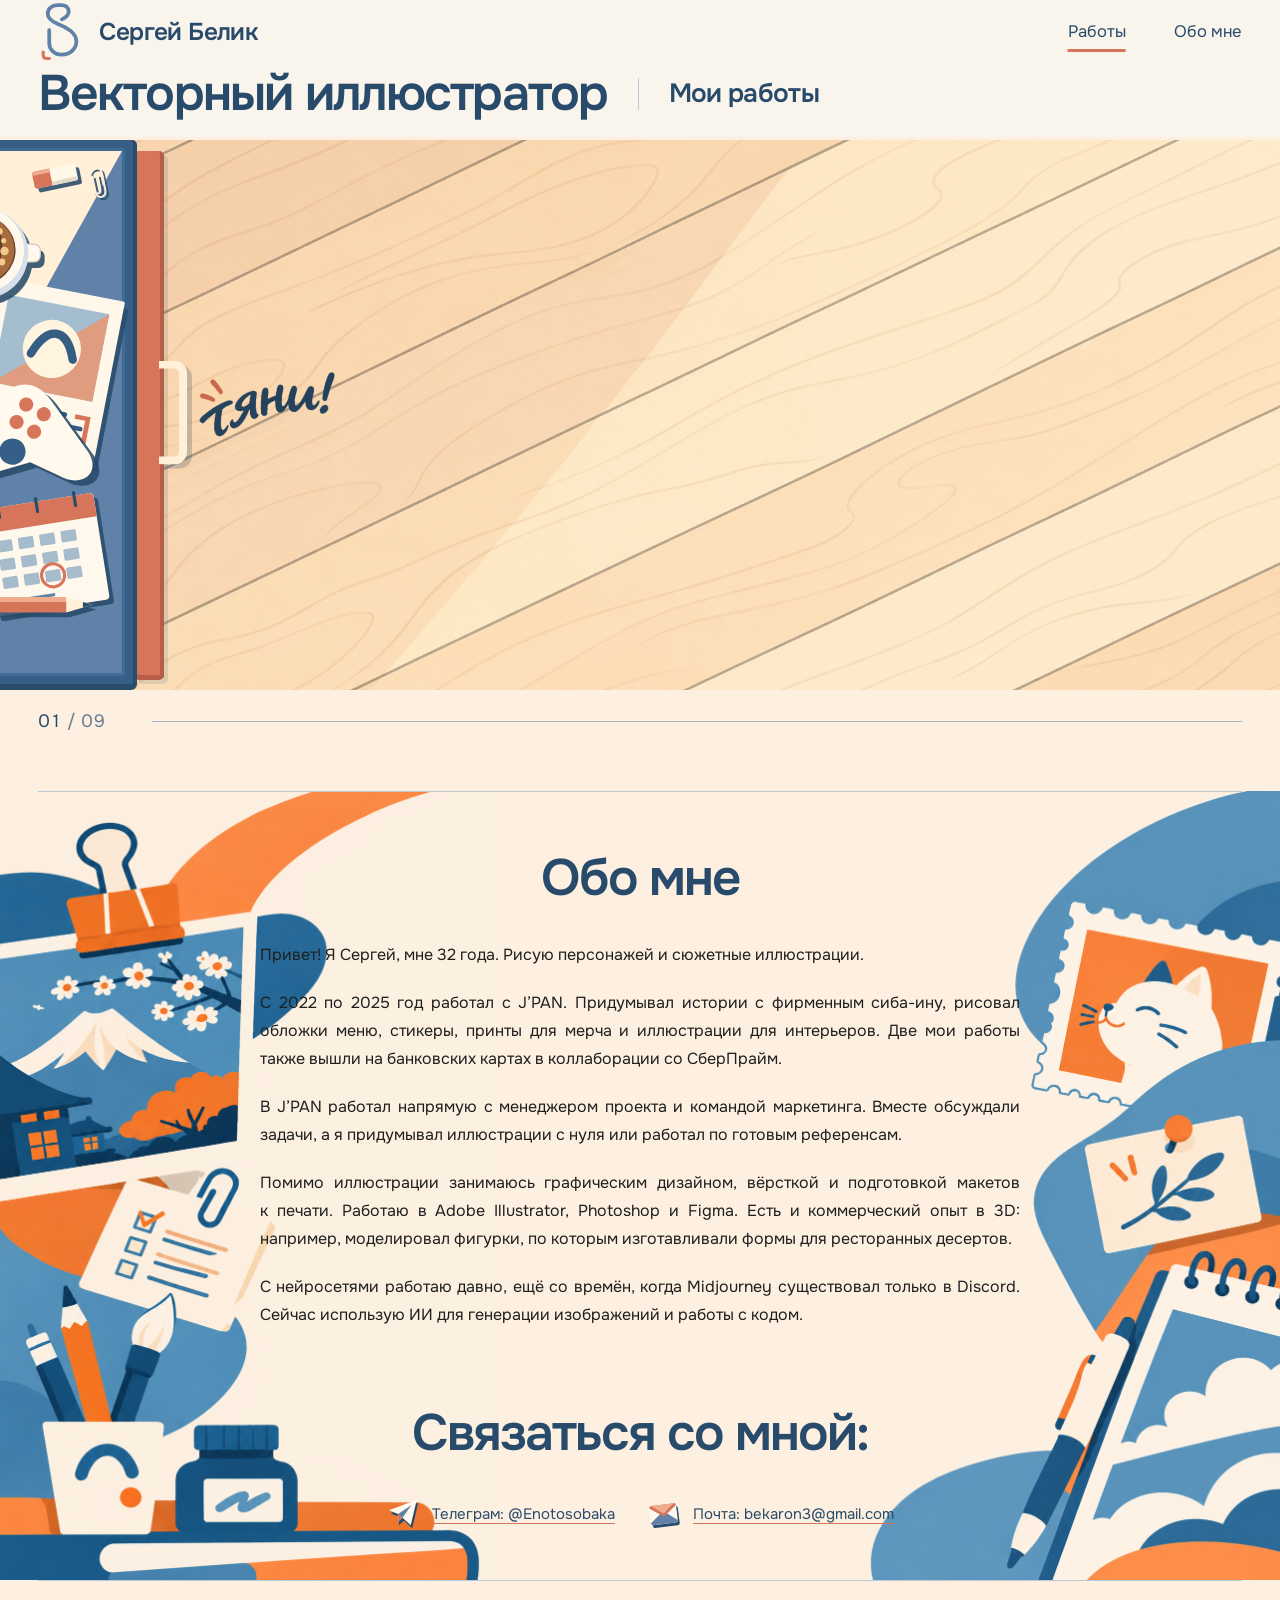
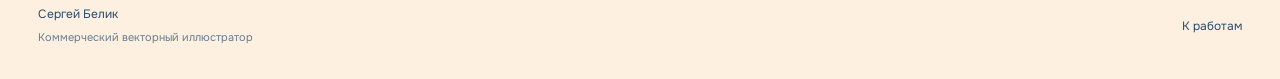
==== main/index.html @ 375c4923 "Publish a portfolio copy at /main and retire old layouts" ====
<!doctype html>
<html lang="ru">
<head>
  <meta charset="utf-8">
  <meta name="viewport" content="width=device-width,initial-scale=1">
  <meta name="theme-color" content="#fdf0e1">
  <meta name="description" content="Сергей Белик — коммерческий векторный иллюстратор. Иллюстрации для J’PAN, личные проекты и графический дизайн.">
  <title>Сергей Белик — иллюстрация и графический дизайн</title>
  <link rel="icon" href="../favicon.svg" type="image/svg+xml">
  <link rel="preconnect" href="https://fonts.googleapis.com">
  <link rel="preconnect" href="https://fonts.gstatic.com" crossorigin>
  <link href="https://fonts.googleapis.com/css2?family=Onest:wght@400;500;600;700&amp;display=swap" rel="stylesheet">
  <link rel="stylesheet" href="../v3/styles.css?v=20261109-onest-1">
  <link rel="stylesheet" href="../v3/folders.css?v=20261108-folders-9">
  <link rel="stylesheet" href="../v3/drawer.css?v=20261110-paper-bg-left-and-about-text-static-1">
</head>
<body>
  <a class="skip-link" href="#work">К работам</a>
  <header class="site-header wrap">
    <a class="brand" href="#" aria-label="Сергей Белик — на главную">
      <svg class="brand-mark" viewBox="392 284 468 674" aria-hidden="true">
        <path d="M647 484 C680 466 721 442 720 403 C722 365 698 332 650 330 L598 330 C537 330 492 367 493 425 C494 473 532 502 598 531 C705 576 804 629 804 725 C804 809 730 867 645 867 C555 867 509 805 509 737 L509 601" fill="none" stroke="#6082A8" stroke-width="41" stroke-linecap="round" stroke-linejoin="round"/>
        <path class="brand-corner" pathLength="1" d="M443 838 L443 874 C443 895 457 909 479 909 L511 909" fill="none" stroke="#D7755A" stroke-width="34" stroke-linecap="round" stroke-linejoin="round"/>
      </svg>
      <span>Сергей Белик</span>
    </a>
    <nav class="desktop-nav" aria-label="Основная навигация">
      <a href="#work" data-copy-ui="navWork">Работы</a>
      <a href="#about" data-copy-ui="navAbout">Обо мне</a>
    </nav>
    <details class="mobile-nav">
      <summary>Меню</summary>
      <nav aria-label="Мобильная навигация">
        <a href="#work">Работы</a><a href="#about">Обо мне</a>
      </nav>
    </details>
  </header>
  <main id="home-view">
    <section class="hero exhibition-heading wrap" aria-labelledby="hero-title">
      <h1 id="hero-title" data-copy="heading">Векторный иллюстратор</h1>
      <h2 id="work-title" data-copy="worksTitle">Мои работы</h2>
    </section>
    <section class="work exhibition" id="work" aria-labelledby="work-title">
      <p id="folder-instruction" class="sr-only">Выберите проект</p>
      <p id="drawer-instruction" class="sr-only">Потяните ручку вправо или нажмите её, чтобы открыть ящик с проектами.</p>
      <div class="drawer-scene" id="portfolio-drawer" data-state="closed">
        <div class="drawer-tray" id="drawer-tray">
          <div class="drawer-interior" id="drawer-interior" inert aria-hidden="true">
            <div class="folder-shelf" id="project-grid" aria-busy="true" role="group" aria-labelledby="work-title"></div>
          </div>
          <div class="drawer-front">
            <button class="drawer-handle" id="drawer-handle" type="button" aria-label="Открыть ящик с проектами" aria-expanded="false" aria-controls="drawer-interior" aria-describedby="drawer-instruction">
              <span class="drawer-cue" aria-hidden="true"><img src="../v3/assets/pull-note.png" alt="" width="1774" height="887" draggable="false"></span>
            </button>
          </div>
        </div>
        <div class="drawer-cabinet" aria-hidden="true">
          <div class="cabinet-top">
            <svg class="cabinet-prop prop-poster" viewBox="0 0 150 190" focusable="false" aria-hidden="true">
              <rect x="7" y="9" width="137" height="176" rx="2" fill="#284c6b" opacity=".88"/>
              <rect x="2" y="2" width="137" height="176" rx="2" fill="#fff7e9"/>
              <path d="M16 18H125V113H16Z" fill="#a4bdcf"/>
              <path d="M16 113L125 18V113Z" fill="#e09c7e"/>
              <circle cx="72" cy="66" r="31" fill="#fff4df"/>
              <path d="M51 75C63 42 84 40 96 73" fill="none" stroke="#365e82" stroke-width="9" stroke-linecap="round"/>
              <path d="M17 132H99M17 144H118M17 156H68" stroke="#365e82" stroke-width="5" stroke-linecap="round"/>
              <path d="M110 132H124V156H81" fill="none" stroke="#d7755a" stroke-width="5"/>
            </svg>
            <svg class="cabinet-prop prop-calendar" viewBox="0 0 158 154" focusable="false" aria-hidden="true">
              <rect x="7" y="13" width="149" height="140" rx="5" fill="#284c6b" opacity=".88"/>
              <rect x="2" y="6" width="149" height="140" rx="5" fill="#fff9ed"/>
              <path d="M2 12Q2 6 9 6H144Q151 6 151 12V37H2Z" fill="#d7755a"/>
              <g fill="none" stroke="#294b6b" stroke-width="4" stroke-linecap="round"><path d="M26 2V19M76 2V19M126 2V19"/></g>
              <g fill="#a6bbcc"><rect x="17" y="49" width="20" height="15" rx="2"/><rect x="45" y="49" width="20" height="15" rx="2"/><rect x="73" y="49" width="20" height="15" rx="2"/><rect x="101" y="49" width="20" height="15" rx="2"/><rect x="17" y="73" width="20" height="15" rx="2"/><rect x="45" y="73" width="20" height="15" rx="2"/><rect x="73" y="73" width="20" height="15" rx="2"/><rect x="101" y="73" width="20" height="15" rx="2"/><rect x="17" y="97" width="20" height="15" rx="2"/><rect x="45" y="97" width="20" height="15" rx="2"/><rect x="73" y="97" width="20" height="15" rx="2"/><rect x="101" y="97" width="20" height="15" rx="2"/></g>
              <circle cx="83" cy="104" r="15" fill="none" stroke="#d7755a" stroke-width="4"/>
              <path d="M18 129H80" stroke="#6082a8" stroke-width="4" stroke-linecap="round"/>
            </svg>
            <svg class="cabinet-prop prop-coffee" viewBox="0 0 150 150" focusable="false" style="overflow:visible">
              <!-- Compact solid top-down coffee cup handle, separate from the drawer handle. -->
              <g fill="#284c6b" opacity=".88" transform="translate(5 7)">
                <circle cx="67" cy="65" r="53"/>
                <path d="M108 54 L125 54 Q134 54 134 62 L134 67 Q134 75 125 75 L108 75 Z"/>
              </g>
              <path fill="#fff9ed" stroke="#d5c8b8" stroke-width="1.3" stroke-linejoin="round" d="M108 54 L125 54 Q134 54 134 62 L134 67 Q134 75 125 75 L108 75 Z"/>
              <circle cx="67" cy="65" r="53" fill="#d6dfea"/>
              <circle cx="65" cy="61" r="50" fill="#fff9ed"/>
              <circle cx="65" cy="61" r="40" fill="#673d2b"/>
              <path fill="#a76b3e" d="M80 24A40 40 0 0 1 88 92L77 91C93 70 93 45 80 24Z"/>
              <g fill="#f2cb8c"><circle cx="86" cy="39" r="4"/><circle cx="91" cy="50" r="3"/><circle cx="92" cy="62" r="5"/><circle cx="89" cy="75" r="4"/><circle cx="82" cy="85" r="3"/></g>
            </svg>
            <svg class="cabinet-prop prop-gamepad" viewBox="0 0 190 125" focusable="false">
              <path fill="#284c6b" opacity=".88" transform="translate(5 7)" d="M30 10C45 0 61 14 77 14H113C131 2 151 7 159 29L181 90C188 115 164 123 146 104L123 84H70L45 106C25 122 2 108 8 87L23 29Z"/>
              <path fill="#fff9ee" d="M30 10C45 0 61 14 77 14H113C131 2 151 7 159 29L181 90C188 115 164 123 146 104L123 84H70L45 106C25 122 2 108 8 87L23 29Z"/>
              <path fill="#365f88" d="M43 28H54V40H66V51H54V63H43V51H31V40H43Z"/>
              <g fill="#d7755a"><circle cx="135" cy="28" r="7"/><circle cx="149" cy="42" r="7"/><circle cx="121" cy="42" r="7"/><circle cx="135" cy="56" r="7"/></g>
              <g fill="#365f88"><circle cx="72" cy="69" r="13"/><circle cx="109" cy="69" r="13"/></g>
              <path stroke="#e5cdb6" stroke-width="4" stroke-linecap="round" d="M83 43H96"/>
            </svg>
            <svg class="cabinet-prop prop-pencil" viewBox="0 0 220 36" focusable="false">
              <path fill="#284c6b" opacity=".88" transform="translate(5 7)" d="M8 3H175L213 14L175 25H8Q0 25 0 17V11Q0 3 8 3Z"/>
              <path fill="#d7755a" d="M8 3H175V25H8Q0 25 0 17V11Q0 3 8 3Z"/>
              <path fill="#efac8f" d="M8 3H175V10H0Q0 3 8 3Z"/>
              <path fill="#fff0d6" d="M175 3L213 14L175 25Z"/>
              <path fill="#294d6b" d="M199 10L213 14L199 18Z"/>
              <path fill="#fff7e7" d="M19 3H28V25H19Z"/>
            </svg>
            <svg class="cabinet-prop prop-eraser" viewBox="0 0 80 40" focusable="false">
              <rect x="7" y="10" width="69" height="27" rx="4" fill="#284c6b" opacity=".88"/>
              <rect x="2" y="3" width="69" height="27" rx="4" fill="#fff7e7"/>
              <path fill="#d7755a" d="M6 3H30V30H6Q2 30 2 26V7Q2 3 6 3Z"/>
              <path fill="#efac8f" d="M6 3H30V9H2V7Q2 3 6 3Z"/>
              <path fill="#e3d9c7" d="M30 24H71V26Q71 30 67 30H30Z"/>
            </svg>
            <svg class="cabinet-prop prop-paperclip" viewBox="0 0 40 90" focusable="false">
              <path d="M8 21V59C8 81 33 81 33 59V16C33 -3 3 -3 3 16V56C3 68 21 68 21 56V21" transform="translate(5 7)" fill="none" stroke="#284c6b" stroke-width="5" stroke-linecap="round" opacity=".88"/>
              <path d="M8 21V59C8 81 33 81 33 59V16C33 -3 3 -3 3 16V56C3 68 21 68 21 56V21" fill="none" stroke="#fff0d7" stroke-width="5" stroke-linecap="round"/>
            </svg>
          </div>
        </div>
      </div>
      <div class="shelf-bottom wrap"><p class="shelf-counter"><span id="folder-current">01</span><span class="muted"> / 09</span></p><span class="shelf-rule" aria-hidden="true"></span></div>
      <noscript><p>Для просмотра портфолио включите JavaScript.</p></noscript>
    </section>
    <div class="about-contact-stage">
    <section class="about wrap" id="about" aria-labelledby="about-title">
      <h2 id="about-title" data-copy="aboutTitle">Обо мне</h2>
      <div class="about-copy">
        <p class="about-lead">Привет! Я Сергей, мне 32 года. Рисую персонажей и сюжетные иллюстрации.</p>
        <p>С 2022 по 2025 год работал с J’PAN. Придумывал истории с фирменным сиба-ину, рисовал обложки меню, стикеры, принты для мерча и иллюстрации для интерьеров. Две мои работы также вышли на банковских картах в коллаборации со СберПрайм.</p>
        <p>В J’PAN работал напрямую с менеджером проекта и командой маркетинга. Вместе обсуждали задачи, а я придумывал иллюстрации с нуля или работал по готовым референсам.</p>
        <p>Помимо иллюстрации занимаюсь графическим дизайном, вёрсткой и подготовкой макетов к печати. Работаю в Adobe Illustrator, Photoshop и Figma. Есть и коммерческий опыт в 3D: например, моделировал фигурки, по которым изготавливали формы для ресторанных десертов.</p>
        <p>С нейросетями работаю давно, ещё со времён, когда Midjourney существовал только в Discord. Сейчас использую ИИ для генерации изображений и работы с кодом.</p>
      </div>
    </section>
    <section class="contacts wrap" aria-labelledby="contacts-title">
      <h2 id="contacts-title">Связаться со мной:</h2>
      <div class="contact-links">
        <a href="https://t.me/Enotosobaka" target="_blank" rel="noopener noreferrer">
          <svg class="contact-icon contact-icon-telegram" viewBox="0 0 48 48" aria-hidden="true" focusable="false">
            <path fill="#294b6b" d="M6 23L43 9L35 43L24 33L17 39L18 28Z"/>
            <path fill="#fff9ee" d="M4 19L41 5L33 39L22 29L15 35L16 24Z"/>
            <path fill="#6082a8" d="M16 24L34 12L22 29L15 35Z"/>
            <path fill="#d7755a" d="M16 24L15 35L22 29Z"/>
          </svg>
          <span>Телеграм: @Enotosobaka</span>
        </a>
        <a href="mailto:bekaron3@gmail.com">
          <svg class="contact-icon contact-icon-mail" viewBox="0 0 48 48" aria-hidden="true" focusable="false">
            <rect x="6" y="15" width="36" height="26" rx="3" fill="#294b6b"/>
            <rect x="4" y="11" width="36" height="26" rx="3" fill="#fff9ee"/>
            <path fill="#6082a8" d="M4 34L18 23H26L40 34V34Q40 37 37 37H7Q4 37 4 34Z"/>
            <path fill="#d7755a" d="M4 14Q4 11 7 11H37Q40 11 40 14L24 26Q22 28 20 26Z"/>
            <path fill="#efac8f" d="M7 11H37L22 23Z"/>
          </svg>
          <span>Почта: bekaron3@gmail.com</span>
        </a>
      </div>
    </section>
    </div>
  </main>
  <main id="case-view" class="case wrap" hidden tabindex="-1"></main>
  <footer class="site-footer wrap">
    <div><p data-copy="footerName">Сергей Белик</p><p class="muted" data-copy="footerRole">Коммерческий векторный иллюстратор</p></div>
    <div class="footer-links"><a href="#work">К работам</a><a href="#">Наверх ↑</a></div>
  </footer>
  <p class="sr-only" id="announcement" aria-live="polite"></p>
  <dialog class="lightbox" id="lightbox" aria-labelledby="lightbox-caption">
    <div class="lightbox-toolbar"><button type="button" data-zoom aria-pressed="false">Увеличить</button><a data-original target="_blank" rel="noopener noreferrer">Открыть изображение ↗</a><button type="button" data-close autofocus>Закрыть</button></div>
    <div class="lightbox-stage"><img alt=""></div>
    <div class="lightbox-bottom"><button type="button" data-previous>Назад</button><p id="lightbox-caption"></p><button type="button" data-next>Далее</button></div>
  </dialog>
  <script src="../content.js?v=20261111-ozon-design-1"></script>
  <script src="../modern-app.js?v=20261118-main-path-1" type="module"></script>
</body>
</html>
---- v3/styles.css ----
:root{--paper:#f3f5f6;--ink:#27415e;--muted:#64788b;--blue:#6082a8;--orange:#d7755a;--rule:#cdd8e1;--gutter:24px;--inset:clamp(20px,4.2vw,64px);font-family:'Onest',Arial,sans-serif;color:var(--ink);background:var(--paper);font-synthesis:none;font-weight:400;line-height:1.5;scroll-behavior:smooth;scroll-padding-top:28px}
*{box-sizing:border-box}body{margin:0}button,a{-webkit-tap-highlight-color:transparent}button,input{font:inherit}button,a{touch-action:manipulation}a{color:inherit;text-decoration:none}button{color:inherit}button:not(:disabled),summary{cursor:pointer}button{border:0}img{display:block;max-width:100%}svg{display:block}p,h1,h2,h3,figure,dl,dd{margin:0}button:focus-visible,a:focus-visible,summary:focus-visible{outline:2px solid var(--orange);outline-offset:5px}[hidden]{display:none!important}::selection{background:#d1e0ec;color:#1d344c}.wrap{width:min(100% - var(--inset)*2,1200px);margin-inline:auto}.eyebrow{font-size:12px;letter-spacing:.075em;text-transform:uppercase}.muted{color:var(--muted)}.sr-only{position:absolute;width:1px;height:1px;padding:0;margin:-1px;overflow:hidden;clip:rect(0,0,0,0);white-space:nowrap}.skip-link{position:fixed;top:10px;left:20px;z-index:10;padding:12px;background:var(--paper);transform:translateY(-150%)}.skip-link:focus{transform:none}
.site-header{display:flex;align-items:center;justify-content:space-between;min-height:112px;border-bottom:1px solid var(--rule);gap:24px}.brand{display:flex;align-items:center;gap:15px;font-size:15px;white-space:nowrap}.brand-mark{width:31px;height:45px;flex-shrink:0}.desktop-nav{display:flex;gap:36px;font-size:13px}.desktop-nav a,.footer-links a{padding-block:12px}.desktop-nav a:hover,.text-link:hover,.footer-links a:hover{color:var(--orange)}.mobile-nav{display:none}.hero{padding-block:76px 74px;display:grid;grid-template-columns:repeat(12,minmax(0,1fr));gap:var(--gutter)}.hero-label{grid-column:1/4;padding-top:14px}.hero-main{grid-column:4/-1;min-width:0}.hero h1{font-size:clamp(42px,6.3vw,88px);line-height:1.05;letter-spacing:-.055em;font-weight:500}.title-line{display:block;overflow:hidden;padding-bottom:.09em;margin-bottom:-.09em}.title-line>span{display:block}.hero-bottom{display:grid;grid-template-columns:1fr auto;gap:32px;align-items:end;margin-top:32px}.hero-bottom p{max-width:365px;font-size:15px;line-height:1.65}.text-link{font-size:12px;border-bottom:1px solid var(--blue);padding-bottom:5px;white-space:nowrap}.section-heading{border-top:1px solid var(--rule);display:flex;align-items:baseline;justify-content:space-between;gap:24px;padding-block:23px 30px}.section-heading h2{font-size:24px;font-weight:500;letter-spacing:-.03em}.section-heading p{font-size:12px;color:var(--muted)}
.project-grid{display:grid;grid-template-columns:repeat(2,minmax(0,1fr));gap:34px var(--gutter)}.project{min-width:0;display:block;position:relative}.project-featured,.project-panorama{grid-column:1/-1}.project-centered{grid-column:1/-1;width:calc((100% - var(--gutter))/2);justify-self:center}.project-art{position:relative;display:block;aspect-ratio:1.6;overflow:hidden;isolation:isolate;background:#e6eaf2}.project-art::before,.project-art::after{content:"";position:absolute;z-index:-1;pointer-events:none;transition:transform .65s cubic-bezier(.2,.65,.2,1)}.project-art img{position:absolute;object-fit:contain;transition:transform .65s cubic-bezier(.2,.65,.2,1);height:auto}.project-meta{display:flex;justify-content:space-between;align-items:start;gap:20px;min-height:85px;padding-top:17px;border-bottom:1px solid var(--rule);padding-bottom:17px}.project-title{font-size:20px;font-weight:500;letter-spacing:-.025em;line-height:1.35;display:block}.project-label{display:block;font-size:11px;color:var(--muted);margin-top:6px;line-height:1.5}.project-open{font-size:11px;padding-top:4px;white-space:nowrap}.project-open::after{content:' ↗'}.art-menus{aspect-ratio:2.42;background:#dfe8eb}.art-menus::before{inset:0 45% 0 0;background:#c2d4e1;border-bottom-right-radius:120px}.art-menus::after{width:42%;height:115%;right:-9%;top:0;background:#e2d7c3;transform:skew(-18deg)}.art-menus img{width:25%;height:84%;top:8%;filter:drop-shadow(0 10px 13px #29435b17)}.art-menus img:nth-of-type(1){left:22%}.art-menus img:nth-of-type(2){right:22%}
.art-bank{background:#e1ddeb}.art-bank::before{width:52%;height:100%;right:0;top:0;background:#c8c4dc;border-top-left-radius:95%}.art-bank::after{width:28%;height:22%;left:0;bottom:0;background:#a8b6cf;border-top-right-radius:90px}.art-bank img{width:57%;top:15%;left:9%;box-shadow:0 9px 22px #2a31521a}.art-bank img:nth-of-type(2){left:34%;top:43%}.bank-card{clip-path:inset(.15% round 3.6% / 5.7%)}
.art-design{background:#dce4e4}.art-design::before{inset:0 0 0 60%;background:#c0cece}.art-design::after{width:33%;height:30%;bottom:0;left:0;background:#c5d2d8;border-top-right-radius:80px}.art-design img{width:26%;height:76%;top:12%;filter:drop-shadow(0 5px 8px #26435418)}.art-design img:nth-of-type(1){left:7%}.art-design img:nth-of-type(2){left:37%}.art-design img:nth-of-type(3){left:67%}
.art-panel{aspect-ratio:2.42;background:#263f5b}.art-panel img{width:88%;height:83%;left:6%;top:8.5%}.art-merch{background:#e8e9df}.art-merch::before{width:60%;height:80%;right:0;top:0;background:#d4dacb;border-bottom-left-radius:100%}.art-merch img{width:37%;height:80%;top:10%}.art-merch img:nth-of-type(1){left:10%}.art-merch img:nth-of-type(2){right:10%}
.art-stickers{background:#fff}.art-stickers::before{width:80%;height:70%;left:10%;top:15%;border:1px solid #dce4e9;border-radius:50%}.art-stickers img{width:29%;height:67%;top:17%}.art-stickers img:nth-of-type(1){left:5%}.art-stickers img:nth-of-type(2){left:35.5%}.art-stickers img:nth-of-type(3){right:5%}.art-series{background:#e9e0d5}.art-series::before{inset:42% 0 0;background:#dbcebf;border-top-left-radius:90px}.art-series img{width:25%;height:68%;top:16%}.art-series img:nth-of-type(1){left:8%}.art-series img:nth-of-type(2){left:37.5%}.art-series img:nth-of-type(3){right:8%}
.art-sailor{background:#dce3ef}.art-sailor::before{width:58%;height:100%;right:0;top:0;background:#c8d3e6;border-top-left-radius:100%}.art-sailor img{width:32%;height:80%;top:10%}.art-sailor img:nth-of-type(1){left:14%}.art-sailor img:nth-of-type(2){right:14%}.art-selected{background:#d7e4e7}.art-selected::before{width:70%;height:85%;right:0;bottom:0;background:#c1d5dc;border-top-left-radius:85%}.art-selected img{width:82%;height:84%;top:8%;left:9%}
@media(hover:hover) and (pointer:fine){.project:hover .project-art img{transform:scale(1.025)}.project:hover .project-art::before{transform:translateX(-6px)}.project:hover .project-art::after{transform:translateX(6px)}.project:hover .project-title{color:#436c96}.project:hover .project-open{color:var(--orange)}}
.about{display:grid;grid-template-columns:1fr 1fr;gap:var(--gutter);border-top:1px solid var(--rule);padding-block:54px 80px;margin-top:88px}.about h2{font-size:clamp(36px,4vw,54px);font-weight:500;letter-spacing:-.04em;margin-top:28px}.about .eyebrow{max-width:260px;color:var(--muted)}.about-copy{font-size:14px;line-height:1.8;max-width:540px}.about-copy p+p{margin-top:20px}.about-lead{font-size:20px;line-height:1.6;color:var(--ink)}.site-footer{border-top:1px solid var(--rule);padding-block:30px 36px;display:flex;justify-content:space-between;align-items:start;gap:24px;font-size:12px}.site-footer .muted{font-size:11px;margin-top:6px}.footer-links{display:flex;gap:28px}
.case{padding-top:36px;padding-bottom:80px;outline:0}.case-back{display:inline-block;font-size:12px;border-bottom:1px solid var(--blue);padding-block:5px}.case-head{display:grid;grid-template-columns:1.12fr 1fr;gap:64px;padding-block:44px 36px}.case-head h1{font-size:clamp(38px,4.9vw,66px);font-weight:500;letter-spacing:-.05em;line-height:1.08;margin-top:14px;text-wrap:balance}.case-head .eyebrow{font-size:11px;color:var(--muted)}.case-description{font-size:15px;line-height:1.8;white-space:pre-line}.case-meta{display:grid;grid-template-columns:repeat(3,minmax(0,1fr));gap:24px;margin-top:30px}.case-meta dt{font-size:10px;text-transform:uppercase;letter-spacing:.06em;color:var(--muted);margin-bottom:8px}.case-meta dd{font-size:12px}.case-related{display:flex;flex-wrap:wrap;gap:12px 28px;padding-block:0 26px;font-size:12px}.case-related a{border-bottom:1px solid var(--blue)}.case-nav{display:flex;gap:24px;border-block:1px solid var(--rule);overflow:auto;padding-block:16px;margin-bottom:40px;font-size:12px;scrollbar-width:thin}.case-nav a{white-space:nowrap;flex-shrink:0}.case-nav a:hover{color:var(--orange)}.case-section{padding-top:34px;margin-top:24px;border-top:1px solid var(--rule);scroll-margin-top:26px}.case-section:first-child{margin-top:0}.case-section h2{font-size:27px;letter-spacing:-.035em;font-weight:500;margin-bottom:22px}.group-description{font-size:14px;line-height:1.8;max-width:720px;white-space:pre-line;margin-bottom:26px}.case-gallery{display:grid;grid-template-columns:repeat(2,minmax(0,1fr));gap:30px var(--gutter);align-items:start}.case-gallery.three-columns{grid-template-columns:repeat(3,minmax(0,1fr))}.case-figure{min-width:0}.case-figure.full{grid-column:1/-1}.case-figure.centered{grid-column:1/-1;width:calc((100% - var(--gutter))/2);justify-self:center}.image-button{display:grid;place-items:center;width:100%;padding:24px;background:#e8edf0;min-width:0;position:relative}.image-button img{max-height:530px;width:100%;object-fit:contain;height:auto}.image-button.bank-image{padding:28px 20px;background:#e1ddeb;aspect-ratio:1.6}.image-button.bank-image img{max-height:none}.image-button.wide-image{padding:30px;background:#dfe8eb}.image-button.wide-image img{max-height:none}.image-button.proof-image{background:#e9edef}.image-button::after{content:'Увеличить ↗';position:absolute;right:13px;bottom:11px;font-size:10px;padding:5px 8px;background:#f3f5f6eb;color:var(--ink);opacity:0;transition:opacity .2s}.image-button:hover::after,.image-button:focus-visible::after{opacity:1}.case-figure figcaption{display:flex;justify-content:space-between;align-items:baseline;gap:18px;font-size:11px;color:var(--muted);padding-top:13px;line-height:1.7}.release-link{color:var(--ink);text-decoration:underline;text-underline-offset:4px;flex-shrink:0}.subheading{grid-column:1/-1;font-size:15px;border-top:1px solid var(--rule);padding-top:26px}.publications{margin-top:48px;padding-top:30px;border-top:1px solid var(--rule)}.publications h2{font-size:20px;font-weight:500;margin-bottom:20px}.publication-list{display:flex;flex-wrap:wrap;gap:15px 30px;font-size:12px}.next-project{display:flex;align-items:baseline;justify-content:space-between;gap:24px;border-top:1px solid var(--rule);margin-top:64px;padding-top:26px}.next-project span{font-size:11px;color:var(--muted)}.next-project a{font-size:25px;letter-spacing:-.025em}
.lightbox{width:calc(100vw - 40px);height:calc(100dvh - 40px);max-width:1600px;max-height:none;border:0;padding:0;background:var(--paper);color:var(--ink);overflow:hidden}.lightbox[open]{display:flex;flex-direction:column}.lightbox::backdrop{background:#172d46dc}.lightbox-toolbar,.lightbox-bottom{display:flex;align-items:center;justify-content:space-between;gap:20px;padding:16px 22px;flex-shrink:0;font-size:12px}.lightbox-toolbar{border-bottom:1px solid var(--rule)}.lightbox-toolbar button,.lightbox-bottom button{padding:8px 4px;background:none}.lightbox-toolbar [data-close]{margin-left:auto}.lightbox-stage{flex:1;min-height:0;overflow:auto;display:grid;place-items:center;padding:24px;overscroll-behavior:contain}.lightbox-stage img{width:auto;height:auto;max-width:100%;max-height:100%;object-fit:contain}.lightbox-stage.is-zoomed{display:block}.lightbox-stage.is-zoomed img{max-width:none;max-height:none;width:max(var(--image-width),180%);height:auto}.lightbox-bottom{border-top:1px solid var(--rule)}.lightbox-bottom p{text-align:center;max-width:800px;font-size:11px}.lightbox-bottom button:disabled{opacity:.25;cursor:default}body:has(.lightbox[open]){overflow:hidden}
.motion-ready .title-line>span{animation:title-enter .7s cubic-bezier(.2,.7,.2,1) both}.motion-ready .title-line:nth-child(2)>span{animation-delay:.09s}.motion-ready .brand-corner{stroke-dasharray:1;animation:corner-enter .8s .3s both}.reveal-ready .reveal{opacity:0;transform:translateY(18px);transition:opacity .5s,transform .5s cubic-bezier(.2,.7,.2,1)}.reveal-ready .reveal.is-visible{opacity:1;transform:none}.reveal-ready .project.is-visible .project-meta{animation:caption-enter .45s .07s both}.view-enter{animation:view-enter .3s both}@keyframes title-enter{from{transform:translateY(110%)}to{transform:none}}@keyframes corner-enter{from{stroke-dashoffset:1}to{stroke-dashoffset:0}}@keyframes caption-enter{from{opacity:0;transform:translateY(6px)}to{opacity:1;transform:none}}@keyframes view-enter{from{opacity:.2}to{opacity:1}}
::view-transition-group(root){animation-duration:.32s}::view-transition-group(project-preview){animation-duration:.5s;animation-timing-function:cubic-bezier(.22,.7,.2,1);overflow:hidden}::view-transition-old(project-preview),::view-transition-new(project-preview){height:100%;object-fit:cover;mix-blend-mode:normal}::view-transition-old(project-preview){animation-duration:.25s}::view-transition-new(project-preview){animation-duration:.35s}
@media(min-width:1600px){.hero{padding-block:90px 88px}}
@media(max-width:1050px){.project-open{font-size:0}.project-open::after{font-size:14px}.hero{padding-block:60px}.hero-label{grid-column:1/3}.hero-main{grid-column:3/-1}.hero-bottom{gap:24px}.case-head{gap:36px}.case-meta{gap:16px}.project-title{font-size:18px}.desktop-nav{gap:24px}}
@media(max-width:760px){:root{--inset:24px;--gutter:18px}.site-header{min-height:88px}.brand{font-size:13px;gap:10px}.brand-mark{width:26px;height:38px}.desktop-nav{display:none}.mobile-nav{display:block;position:relative;font-size:12px;z-index:3}.mobile-nav summary{list-style:none;padding:12px 0 12px 20px}.mobile-nav summary::-webkit-details-marker{display:none}.mobile-nav[open] summary{color:var(--orange)}.mobile-nav nav{position:absolute;top:100%;right:0;width:205px;border:1px solid var(--rule);background:var(--paper);padding:14px 22px;box-shadow:0 12px 24px #27415e0d}.mobile-nav nav a{display:block;padding:12px 0}.hero{display:block;padding-block:38px 42px}.hero-label{font-size:10px;line-height:1.6;padding:0;margin-bottom:26px}.hero h1{font-size:clamp(42px,9vw,68px)}.hero-bottom{margin-top:26px;gap:24px}.hero-bottom p{font-size:13px;max-width:300px}.text-link{font-size:11px}.section-heading{padding-block:19px 24px}.section-heading h2{font-size:21px}.section-heading p{max-width:180px;text-align:right;font-size:10px}.project-grid{gap:24px var(--gutter)}.project-art{aspect-ratio:1.35}.art-menus,.art-panel{aspect-ratio:2.2}.project-meta{min-height:85px;padding-top:13px;gap:12px}.project-title{font-size:16px}.project-label{font-size:10px;max-width:220px}.project-open{padding-top:0}.project-open::after{font-size:13px}.art-bank img{top:17%}.art-bank img:nth-of-type(2){top:45%}.about{margin-top:64px;padding-block:36px 52px;gap:28px}.about .eyebrow{font-size:10px;max-width:200px}.about h2{font-size:36px;margin-top:20px}.about-copy{font-size:12px;line-height:1.8}.about-lead{font-size:16px}.site-footer{font-size:11px;padding-block:24px;gap:24px}.footer-links{gap:12px 24px;flex-wrap:wrap;justify-content:end;max-width:220px}.site-footer .muted{max-width:190px;font-size:10px}.case{padding-top:24px;padding-bottom:50px}.case-head{grid-template-columns:1fr;gap:25px;padding-block:30px}.case-head h1{font-size:clamp(36px,7vw,54px);max-width:620px}.case-description{font-size:13px;line-height:1.85;max-width:620px}.case-meta{margin-top:24px}.case-nav{margin-bottom:24px;gap:24px;margin-inline:0}.case-section{padding-top:25px}.case-section h2{font-size:23px}.group-description{font-size:12px}.case-gallery{gap:25px var(--gutter)}.image-button{padding:18px}.image-button.bank-image{padding:20px 14px}.image-button.wide-image{padding:20px}.image-button img{max-height:440px}.case-figure figcaption{font-size:10px;gap:12px;flex-wrap:wrap;padding-top:10px}.next-project{margin-top:45px}.next-project a{font-size:20px}.lightbox{width:100vw;height:100dvh;max-width:none;margin:0}.lightbox-toolbar,.lightbox-bottom{padding:12px 16px;gap:12px;font-size:11px}.lightbox-toolbar a{font-size:10px;max-width:130px}.lightbox-stage{padding:16px}.lightbox-bottom p{font-size:10px}}
@media(max-width:520px){:root{--inset:20px;--gutter:18px}.hero-bottom{grid-template-columns:1fr;gap:21px}.hero-bottom p{max-width:310px}.text-link{justify-self:start}.project-grid{grid-template-columns:1fr;gap:28px}.project-featured,.project-panorama,.project-centered{grid-column:auto;width:100%}.project-art{aspect-ratio:1.5}.art-menus{aspect-ratio:1.5}.art-menus img{width:34%;height:80%;top:10%}.art-menus img:nth-of-type(1){left:13%}.art-menus img:nth-of-type(2){right:13%}.art-panel{aspect-ratio:1.75}.art-panel img{width:92%;left:4%;height:90%;top:5%}.project-meta{min-height:80px}.project-title{font-size:19px}.project-label{font-size:11px;max-width:none}.project-open{padding-top:3px}.project-open::after{font-size:15px}.section-heading p{max-width:165px}.about{grid-template-columns:1fr;gap:28px}.about h2{margin-top:16px;font-size:38px}.about .eyebrow{max-width:none}.about-copy{font-size:13px}.about-lead{font-size:18px}.site-footer{display:block}.site-footer .muted{max-width:none}.footer-links{margin-top:20px;justify-content:start;max-width:none;gap:24px}.case-head h1{font-size:38px}.case-meta{gap:14px}.case-meta dd{font-size:11px}.case-meta dt{font-size:9px}.case-related{font-size:11px}.case-section h2{font-size:23px}.case-gallery,.case-gallery.three-columns{grid-template-columns:1fr;gap:26px}.case-figure.full,.case-figure.centered{grid-column:auto;width:100%}.image-button{padding:20px}.image-button img{max-height:510px}.image-button.bank-image{padding:24px 18px}.image-button::after{opacity:1;font-size:9px;right:8px;bottom:8px}.case-figure figcaption{font-size:11px}.next-project{display:block}.next-project a{display:block;margin-top:10px;font-size:24px}.publication-list{font-size:11px}}
.section-heading h2{white-space:nowrap;flex-shrink:0}.case-nav+.case-content>.case-section:first-child{border-top:0;padding-top:0}

/* The same ribbon geometry continues across the light page and the navy band. */
:root{--paper:#eaf1f8}
body{
  background:var(--paper) url('assets/ribbon-pattern-light.svg') center top / 1440px 1120px repeat;
}
.project-grid{
  grid-template-columns:
    minmax(max(0px,calc(var(--inset) - var(--gutter))),1fr)
    repeat(2,minmax(0,calc((1200px - var(--gutter))/2)))
    minmax(max(0px,calc(var(--inset) - var(--gutter))),1fr);
}
.project[data-project="bank"],.project[data-project="merch"],.project[data-project="series"]{grid-column:2}
.project[data-project="design"],.project[data-project="stickers"],.project[data-project="sailor"]{grid-column:3}
.project-featured,.project-centered{grid-column:2/4}
.project-panorama{
  grid-column:1/-1;
  padding:36px max(var(--inset),calc((100% - 1200px)/2)) 8px;
  color:#f0f5fa;
  background:#1d354d url('assets/ribbon-pattern-dark.svg') center bottom / 720px 560px repeat;
}
.art-panel{aspect-ratio:auto;background:transparent}
.art-panel img{position:static;width:100%;height:auto;max-width:100%;left:auto;top:auto}
.project-panorama .project-meta{border-bottom-color:#607b93}
.project-panorama .project-label{color:#c5d5e3}
.project-panorama .project-open{color:#dce8f2}
.project-panorama:hover .project-title,.project-panorama:hover .project-open{color:#ecc2ad}

.project-pagination{
  display:grid;
  grid-template-columns:repeat(2,minmax(0,1fr));
  gap:32px;
  border-block:1px solid var(--rule);
  margin-top:64px;
}
.project-pagination-link{display:flex;flex-direction:column;gap:13px;min-width:0;padding-block:28px}
.project-pagination-link+.project-pagination-link{border-left:1px solid var(--rule);padding-left:32px}
.pagination-label{font-size:11px;color:var(--muted)}
.pagination-title{font-size:25px;letter-spacing:-.025em;line-height:1.35;text-wrap:balance}
.project-pagination-link:hover .pagination-title{color:var(--orange)}

@media(max-width:760px){
  body{background-size:1000px 778px;background-position:right top}
  .project-panorama{padding-top:24px;background-size:640px 498px;background-position:right bottom}
  .project-pagination{margin-top:45px;gap:24px}
  .project-pagination-link+.project-pagination-link{padding-left:24px}
  .pagination-title{font-size:21px}
}
@media(max-width:520px){
  .project-grid{grid-template-columns:var(--inset) minmax(0,1fr) var(--inset);column-gap:0}
  .project-grid>.project{grid-column:2;width:100%}
  .project-grid>.project-panorama{grid-column:1/-1}
  .project-pagination{grid-template-columns:1fr;gap:0}
  .project-pagination-link{padding-block:23px}
  .project-pagination-link+.project-pagination-link{padding-left:0;border-left:0;border-top:1px solid var(--rule)}
}
/* Approved composition: compact hero, three full covers, one rounded corner. */
:root{--rule:#aec2d4}
.site-header{min-height:80px}
.brand{font-size:16px}
.desktop-nav{font-size:14px}
.hero{
  grid-template-columns:minmax(0,2fr) minmax(0,1fr);
  align-items:center;
  gap:40px;
  padding-block:28px 30px;
}
.hero h1{
  min-width:0;
  font-size:clamp(64px,7.8vw,104px);
  line-height:1;
  letter-spacing:-.055em;
  font-weight:600;
  font-synthesis:weight;
}
.hero-copy{
  display:flex;
  flex-direction:column;
  align-items:flex-start;
  gap:18px;
  padding-left:32px;
  border-left:1px solid var(--rule);
}
.hero-copy p{font-size:19px;line-height:1.5;max-width:310px}
.hero-copy .text-link{font-size:19px;color:#436c96;border-bottom-color:var(--orange)}
.hero-copy .text-link::after{content:' ↓'}
.section-heading{padding-block:14px 18px}
.section-heading h2{font-size:30px;line-height:1.25}
.project-art{aspect-ratio:1.8;border-radius:12px 0 0 56px}
.project-meta{min-height:88px;padding-top:14px;padding-bottom:16px}
.project-title{font-size:24px;line-height:1.25;letter-spacing:-.035em}
.project-label{font-size:12px;margin-top:5px}
.project-open{font-size:0;padding-top:3px}
.project-open::after{content:'↗';font-size:20px}
.art-menus{
  display:grid;
  grid-template-columns:repeat(3,minmax(0,1fr));
  gap:18px;
  padding:18px;
  aspect-ratio:auto;
  background:linear-gradient(115deg,#d4e3ee,#dfeaf0 55%,#c6e2ee);
}
.art-menus::before,.art-menus::after{display:none}
.art-menus img{
  position:static;
  width:100%;
  height:auto;
  aspect-ratio:2546/3600;
  object-fit:contain;
  filter:none;
}
.art-bank img{width:57%;top:7%;left:4%}
.art-bank img:nth-of-type(2){left:39%;top:31%}
.art-design img{width:30%;height:88%;top:6%}
.art-design img:nth-of-type(1){left:2.5%}
.art-design img:nth-of-type(2){left:35%}
.art-design img:nth-of-type(3){left:67.5%}
.art-panel{aspect-ratio:auto;border-radius:0 0 0 56px}
.art-panel img{position:static;width:100%;height:auto}

@media(max-width:1050px){
  .hero{gap:28px}
  .hero h1{font-size:clamp(56px,7.6vw,80px)}
  .hero-copy{padding-left:24px;gap:14px}
  .hero-copy p,.hero-copy .text-link{font-size:16px}
  .project-title{font-size:21px}
}
@media(max-width:760px){
  .site-header{min-height:74px}
  .brand{font-size:14px}
  .hero{display:grid;grid-template-columns:1fr;gap:20px;padding-block:26px 28px}
  .hero h1{font-size:clamp(42px,10vw,70px);max-width:100%}
  .hero-copy{flex-direction:row;align-items:flex-end;justify-content:space-between;gap:24px;padding-left:0;border-left:0}
  .hero-copy p{font-size:14px;max-width:350px}
  .hero-copy .text-link{font-size:13px;flex-shrink:0}
  .section-heading h2{font-size:23px}
  .project-art{border-radius:8px 0 0 40px}
  .project-title{font-size:19px}
  .project-label{font-size:11px}
  .project-meta{min-height:82px}
  .project-open::after{font-size:17px}
  .art-menus{gap:12px;padding:14px}
}
@media(max-width:520px){
  .hero{gap:18px;padding-block:24px 26px}
  .hero h1{font-size:clamp(38px,12vw,58px)}
  .hero-copy{flex-direction:column;align-items:flex-start;gap:13px}
  .hero-copy p{font-size:14px;max-width:320px}
  .hero-copy .text-link{font-size:14px}
  .section-heading{gap:18px}
  .section-heading h2{font-size:22px}
  .project-art{border-radius:8px 0 0 32px}
  .art-menus{gap:8px;padding:10px}
  .art-panel{border-radius:0 0 0 32px}
}
@media(prefers-reduced-motion:reduce){:root{scroll-behavior:auto}*,*::before,*::after{animation-duration:.001ms!important;animation-delay:0ms!important;transition-duration:.001ms!important;scroll-behavior:auto!important}.reveal-ready .reveal{opacity:1;transform:none}::view-transition-group(*){animation:none!important}}
---- v3/folders.css ----
:root{--paper:#101c25;--ink:#f4f1e9;--muted:#abb8c3;--rule:#354550;--blue:#6082a8;--orange:#e38b70;--inset:clamp(24px,3vw,52px);--gutter:28px;--folder-tab:38px;--folder-caption:clamp(78px,10svh,104px);color-scheme:dark;background:var(--paper)}
:root{--folder-surface:url('folder-paper.svg') left -35px center/auto 132% no-repeat,radial-gradient(ellipse at 0 0,#355b7844,transparent 75%),repeating-linear-gradient(0deg,#ffffff03 0 1px,transparent 1px 3px),#122e42}
body{background:radial-gradient(ellipse at 40% -12%,#1d303e 0,transparent 60%),#101c25;color:var(--ink);overflow-x:clip}
.wrap{width:min(100% - var(--inset)*2,1920px)}
::selection{background:#6082a8;color:#fff}
.site-header{min-height:clamp(64px,5vw,88px);border-bottom:0}
.brand{font-size:clamp(20px,1.9vw,32px);font-weight:700;font-synthesis:weight;gap:17px;letter-spacing:-.025em}
.brand-mark{width:44px;height:62px}
.desktop-nav{display:flex;font-size:clamp(16px,1.3vw,23px);gap:48px}
.desktop-nav a:first-child{text-decoration:underline;text-decoration-color:#db785d;text-decoration-thickness:3px;text-underline-offset:12px}
.mobile-nav{display:none}
.exhibition-heading.hero{display:flex;align-items:center;justify-content:flex-start;gap:30px;padding-block:5px 18px}
.exhibition-heading.hero h1{font-size:clamp(28px,3.9vw,66px);font-weight:700;font-synthesis:weight;letter-spacing:-.035em;line-height:1;max-width:none;white-space:nowrap}
.exhibition-heading h2{font-size:clamp(18px,2.05vw,34px);font-weight:500;line-height:1.2;letter-spacing:-.025em;white-space:nowrap;padding-left:30px;border-left:1px solid #c6d0d5}
.exhibition.work{width:100%;max-width:none;margin:0}
#folder-instruction{position:absolute;width:1px;height:1px;padding:0;margin:-1px;overflow:hidden;clip-path:inset(50%);white-space:nowrap}
.folder-shelf{display:flex;align-items:stretch;gap:0;width:calc(100% - 8px);height:clamp(330px,min(70svh,40vw),900px);margin-inline:auto;padding-top:6px;isolation:isolate;overflow-anchor:none}
.folder.project{--under-next:var(--stack-overlap,8px);flex:1 1 0;min-width:0;width:auto;position:relative;display:block;height:calc(100% - 6px);margin:0;z-index:var(--stack-order,1);background:#1c2e3b;border:1px solid #354956;border-left-color:#50616b;border-bottom-color:#0b131b;box-shadow:4px 5px 9px #050b1059;transition:flex-grow .6s cubic-bezier(.22,.75,.18,1),margin-left .6s cubic-bezier(.22,.75,.18,1),transform .6s cubic-bezier(.22,.75,.18,1),box-shadow .6s;transform-origin:bottom center}
.folder+.folder{margin-left:-8px}
.folder:nth-child(1){--stack-order:1}.folder:nth-child(2){--stack-order:2}.folder:nth-child(3){--stack-order:3}.folder:nth-child(4){--stack-order:4}.folder:nth-child(5){--stack-order:5}.folder:nth-child(6){--stack-order:6}.folder:nth-child(7){--stack-order:7}.folder:nth-child(8){--stack-order:8}.folder:nth-child(9){--stack-order:9}
.folder:last-child{--under-next:0px}
.folder[data-project="selected"]{flex-grow:1.3}
.folder.is-active{flex-grow:4.3;transform:translateY(-2px);z-index:var(--stack-order,1);box-shadow:7px 8px 20px #04090e7a}
.folder.is-active::before{content:"";position:absolute;top:8px;left:-7px;width:13px;height:58px;background:#9e493b;transform:skewY(-37deg);pointer-events:none}
.folder-trigger{display:block;position:relative;width:100%;height:100%;padding:0;border:0;border-radius:0;background:none;color:inherit;text-align:left;overflow:hidden;outline-offset:-4px;touch-action:manipulation}
.folder-trigger:focus-visible{outline:2px solid var(--orange);outline-offset:-4px}
.folder-trigger::after{content:"";position:absolute;inset:0 auto 0 0;width:9px;pointer-events:none;z-index:3;background:linear-gradient(90deg,#ffffff0b,transparent)}
.folder-number{position:absolute;top:0;left:0;right:0;height:var(--folder-tab);padding:7px 15px;font-size:clamp(16px,1.4vw,25px);font-weight:700;font-synthesis:weight;line-height:24px;background:linear-gradient(110deg,#243b49,#152633);border-bottom:1px solid #344b5c;z-index:2}
.is-active .folder-number{background:linear-gradient(127deg,#d57257,#cb674f 88px,#263d4b 89px);color:#fff}
.folder .project-art{position:absolute;inset:var(--folder-tab) 0 var(--folder-caption);display:flex;gap:0;padding:0;margin:0;width:100%;height:auto;aspect-ratio:auto;border-radius:0;background:var(--folder-surface);overflow:hidden;isolation:isolate;transition:none}
.folder .project-art::before,.folder .project-art::after{display:none}
.folder .project-art img{display:none;position:static;inset:auto;min-width:0;width:100%;height:100%;max-width:none;object-fit:cover;object-position:center;filter:none;box-shadow:none;transform:none!important;aspect-ratio:auto;transition:none}
.folder .project-art img:first-child{display:block}
.folder.is-active .project-art img{display:block;flex:1 1 0;width:0;object-fit:cover}
.folder:not(.is-active) :is(.art-design,.art-stickers,.art-series,.art-panel){display:grid;grid-template-rows:repeat(3,minmax(0,1fr))}
.folder:not(.is-active) :is(.art-design,.art-stickers,.art-series,.art-panel) img{display:block;width:100%;height:100%;object-fit:cover}
.folder:not(.is-active) .art-design{grid-template-rows:3fr 2fr}
.folder:not(.is-active) .art-panel{grid-template-rows:3fr 2fr}
.folder:not(.is-active) .art-panel img:first-child{object-position:27% center}
.folder:not(.is-active) .art-panel img:last-child{object-position:82% bottom}
.folder .art-bank{background-position:right -25px center,0 0,0 0}
.bank-card{--bank-card-mask:url("data:image/svg+xml,%3Csvg xmlns='http://www.w3.org/2000/svg' width='3600' height='2270' viewBox='0 0 3600 2270'%3E%3Crect x='6' y='6' width='3588' height='2258' rx='142' fill='white'/%3E%3C/svg%3E");clip-path:none;-webkit-mask-image:var(--bank-card-mask);mask-image:var(--bank-card-mask);-webkit-mask-repeat:no-repeat;mask-repeat:no-repeat;-webkit-mask-size:contain;mask-size:contain;-webkit-mask-position:center;mask-position:center}
.folder:not(.is-active) .art-bank .bank-card{-webkit-mask-size:cover;mask-size:cover;-webkit-mask-position:57% center;mask-position:57% center}
.folder:not(.is-active) .art-bank img:first-child{object-position:57% center}
@media(min-width:701px){.folder:not(.is-active) .art-bank::before{content:"";display:block;position:absolute;z-index:2;top:7%;left:12px;width:calc(100% - 16px);height:auto;aspect-ratio:3.05;border-radius:0;transform:none;background:url('../assets/previews/sber-night-final.webp') 10.9% 14.4% / 312% auto no-repeat;pointer-events:none}}
.folder.is-active :is(.art-design,.art-stickers,.art-series) img{object-fit:contain}
.folder.is-active .art-bank{flex-direction:column}
.folder.is-active .art-bank img{width:100%;height:0;object-fit:contain}
.folder.is-active .art-panel img:first-child,.folder.is-active .art-selected img{width:100%;object-fit:cover;flex:1}
.folder.is-active .art-panel img:last-child{display:none}
.folder-meta{position:absolute;inset:auto 0 0;height:var(--folder-caption);padding:14px calc(11px + var(--under-next)) 12px 11px;display:flex;flex-direction:column;justify-content:flex-start;background:linear-gradient(110deg,#243b49,#142633);border-top:1px solid #354b5c;z-index:2}
.folder-title{display:block;font-size:clamp(12px,1.2vw,22px);font-weight:500;line-height:1.24;letter-spacing:-.025em;overflow-wrap:normal;hyphens:none}
.folder-label,.folder-hint{display:none}
.is-active .folder-meta{padding:14px calc(24px + var(--under-next)) 14px 24px}
.is-active .folder-title{font-size:clamp(23px,2.2vw,42px);font-weight:700;font-synthesis:weight;line-height:1.15}
.folder-arrow{display:none}
.shelf-bottom{display:flex;align-items:center;gap:32px;padding:27px 0 22px;font-size:clamp(15px,1.35vw,24px);line-height:1.5}
.shelf-counter{min-width:82px;font-size:clamp(17px,1.4vw,25px);font-variant-numeric:tabular-nums}
.shelf-rule{height:1px;flex:1;background:#82919c}
.shelf-bottom>a{padding:7px 0}
.about{margin-top:38px;padding-block:48px 66px;border-color:var(--rule)}
.about .eyebrow{color:#a8bdce}
.about-copy{font-size:14px;color:#c5d0d8}
.about-lead{color:var(--ink)}
.site-footer{padding-block:24px 32px;border-color:var(--rule)}
.site-footer .muted{color:var(--muted)}
.case{max-width:1320px}
.case-back{color:#e6c6b4}
.case-head h1{font-size:clamp(34px,4.5vw,64px);letter-spacing:-.04em;font-weight:500}
.case-description,.group-description{color:#d0d8df}
.case-meta dd{color:#ecede9}
.case-section,.case-nav,.project-pagination,.publications{border-color:var(--rule)}
.image-button,.image-button.proof-image,.image-button.wide-image{background:var(--folder-surface);color:var(--ink);border-radius:3px;padding:24px}
.image-button.bank-image{background:var(--folder-surface);background-position:right -25px center,0 0,0 0}
.image-button::after{background:#172b3ded;color:#f4f1e9;border-radius:2px}
.case-figure figcaption{color:#acbecd}
.release-link{color:#e8c5b1}
.project-pagination-link:hover .pagination-title{color:#efb69e}
.lightbox{background:#111c25}
.lightbox::backdrop{background:#04090fef}
.lightbox-stage{background:#0a121a}
.lightbox-toolbar,.lightbox-bottom{border-color:var(--rule)}
.mobile-nav nav{background:#182b38;border-color:#4a5a66}
.skip-link{background:#233f53;color:#fff}
@media(max-width:1000px) and (min-width:701px){
  :root{--folder-tab:32px;--folder-caption:78px;--inset:24px}
  .site-header{min-height:66px}.brand{font-size:21px;gap:12px}.brand-mark{width:34px;height:48px}.desktop-nav{font-size:14px;gap:30px}
  .exhibition-heading.hero{gap:20px;padding-block:8px 24px}.exhibition-heading.hero h1{font-size:3.4vw}.exhibition-heading h2{font-size:2.15vw;padding-left:20px}
  .folder-number{font-size:15px;padding:4px 9px}.folder-meta{padding:12px calc(6px + var(--under-next)) 12px 6px}.folder-title{font-size:11px;overflow-wrap:anywhere}.is-active .folder-meta{padding-left:14px;padding-right:calc(14px + var(--under-next))}.is-active .folder-title{font-size:23px}
  .shelf-bottom{font-size:14px;gap:22px;padding-top:22px}.shelf-counter{font-size:16px;min-width:72px}
}
@media(max-width:700px){
  :root{--inset:18px;--gutter:18px;--stack-overlap:18px;--folder-tab:27px;--folder-caption:39px}
  .site-header{min-height:66px;gap:16px}.brand{font-size:17px;gap:11px}.brand-mark{width:29px;height:42px}.desktop-nav{display:flex;gap:20px;font-size:11px}.desktop-nav a:first-child{text-decoration-thickness:2px;text-underline-offset:8px}.mobile-nav{display:none}
  .exhibition-heading.hero{display:block;padding-block:13px 17px}.exhibition-heading.hero h1{white-space:normal;font-size:clamp(27px,7.5vw,42px);max-width:560px;letter-spacing:-.035em;line-height:1.12}.exhibition-heading h2{display:none}
  .folder-shelf{flex-direction:column;gap:0;width:calc(100% - 22px);height:auto;margin-left:10px;margin-right:12px;padding:2px 0 7px}
  .folder.project{flex:0 0 auto;width:100%;height:calc(clamp(112px,15.2svh,145px) + var(--under-next));margin:0;z-index:var(--stack-order,1);transform:none;transition:height .48s cubic-bezier(.22,.75,.18,1),box-shadow .48s;scroll-margin-top:15px;border-color:#3c5263;box-shadow:0 -5px 12px #02060990,0 -1px 0 #61748440}
  .folder+.folder{margin-left:0;margin-top:calc(-1 * var(--stack-overlap))}
  .folder.is-active{height:calc(clamp(350px,65svh,530px) + var(--under-next));z-index:var(--stack-order,1);transform:none;box-shadow:0 -7px 16px #02060990,0 -1px 0 #7d96a555}
  .folder.is-active::before{display:none}
  .folder-number{height:var(--folder-tab);width:auto;right:0;padding:3px 11px;font-size:12px;line-height:20px;border-right:0}
  .is-active .folder-number{background:linear-gradient(127deg,#d57257,#cb674f 62px,#263d4b 63px)}
  .folder .project-art{inset:var(--folder-tab) 0 calc(var(--folder-caption) + var(--under-next));width:100%;height:auto;opacity:1;display:flex;transition:bottom .48s cubic-bezier(.22,.75,.18,1)}
  .folder .project-art img{display:block;flex:1 1 0;width:0;height:100%;object-fit:cover}
  .folder:not(.is-active) :is(.art-design,.art-stickers,.art-series){display:flex}
  .folder:not(.is-active) :is(.art-design,.art-stickers,.art-series) img{flex:1 1 0;width:0;object-fit:cover}
  .folder:not(.is-active) .art-panel{display:block}
  .folder:not(.is-active) .art-panel img:first-child{width:100%;height:100%;object-position:center}
  .folder:not(.is-active) .art-panel img:last-child{display:none}
  .folder:not(.is-active) .art-bank img{object-fit:cover;object-position:center}
  .folder:not(.is-active) .art-bank .bank-card{-webkit-mask-position:center;mask-position:center}
  .folder.is-active .project-art{bottom:calc(91px + var(--under-next))}
  .folder.is-active .project-art img{object-fit:contain}
  .folder.is-active :is(.art-menus,.art-merch,.art-sailor) img{object-fit:cover}
  .folder.is-active .art-bank img{width:100%;height:0}
  .folder.is-active .art-panel img:first-child,.folder.is-active .art-selected img{width:100%;object-fit:cover;flex:1}
  .folder-meta{inset:auto 0 0;height:calc(var(--folder-caption) + var(--under-next));padding:8px 12px calc(8px + var(--under-next));justify-content:center}
  .folder-title{font-size:14px;line-height:1.2;overflow-wrap:normal}
  .is-active .folder-meta{height:calc(91px + var(--under-next));padding:12px 15px calc(12px + var(--under-next))}
  .is-active .folder-title{font-size:23px;line-height:1.15}
  .is-active .folder-hint{display:inline-flex;align-self:flex-start;align-items:center;justify-content:center;padding:5px 10px;border:1px solid #d4886e80;border-radius:4px;background:#2e414e;color:#f7dfd2;font-size:11px;font-weight:500;line-height:1.25;margin-top:8px;white-space:nowrap}
  .shelf-bottom{font-size:13px;gap:17px;padding-block:20px 13px}.shelf-counter{font-size:14px;min-width:67px}
  .about{grid-template-columns:1fr;margin-top:30px;padding-block:36px 50px;gap:23px}.about .eyebrow{font-size:10px}.about h2{font-size:32px;margin-top:15px}.about-copy{font-size:12px;line-height:1.8}.about-lead{font-size:16px}
  .site-footer{font-size:11px}.footer-links{margin-top:19px}
  .case{padding-top:26px}.case-head{grid-template-columns:1fr;gap:25px;padding-block:28px}.case-head h1{font-size:36px}.case-description{font-size:13px}.case-meta{gap:14px}.case-meta dd{font-size:11px}.case-meta dt{font-size:9px}
  .case-gallery,.case-gallery.three-columns{grid-template-columns:1fr;gap:25px}.case-figure.full,.case-figure.centered{grid-column:auto;width:100%}
  .image-button,.image-button.proof-image,.image-button.wide-image{padding:16px}.image-button.bank-image{padding:22px 16px}
  .project-pagination{grid-template-columns:repeat(2,minmax(0,1fr));gap:15px;margin-top:40px}.project-pagination-link{padding-block:20px}.project-pagination-link+.project-pagination-link{border-top:0;border-left:1px solid var(--rule);padding-left:15px}.pagination-label{font-size:9px}.pagination-title{font-size:18px}
}
@media(prefers-reduced-motion:reduce){.folder.project,.folder-trigger::after,.folder .project-art{transition:none!important}.folder.is-active{transform:none!important}}
---- v3/drawer.css ----
:root {
  --paper: #fdf0e1;
  --ink: #294b6b;
  --muted: #687d90;
  --rule: #bac9d3;
  --blue: #6082a8;
  --orange: #d7755a;
  --folder-card-blue: #6e8eaf;
  --folder-surface: url('folder-paper.svg?v=20261108-neutral-1') center / cover no-repeat #f1e8da;
  --folder-tab: clamp(26px, 2vw, 32px);
  --folder-caption: clamp(49px, 6.8svh, 68px);
  --folder-number-size: clamp(13px, 1.2vw, 20px);
  --folder-content-inset: clamp(8px, .65vw, 10px);
  --folder-stripe: calc(var(--folder-number-size) * 1.35 + 12px);
  --folder-accent-offset: clamp(8px, .65vw, 14px);
  --folder-text-inset: calc(var(--folder-accent-offset) + var(--folder-content-inset));
  --folder-band: linear-gradient(var(--orange), var(--orange)) var(--folder-accent-offset) 0 / var(--folder-stripe) 100% no-repeat, var(--folder-card-blue);
  --folder-caption-band: linear-gradient(var(--orange), var(--orange)) var(--folder-accent-offset) 0 / var(--folder-stripe) 100% no-repeat, var(--folder-card-blue);
  color-scheme: light;
  background: var(--paper);
}

body { background: var(--paper); color: var(--ink); }
:root.is-drawer-moving, :root.is-drawer-moving body { overflow-anchor: none; }
.desktop-nav a:first-child { text-decoration-color: var(--orange); }
.exhibition-heading h2 { border-color: var(--rule); }
.exhibition.work { padding-top: 3px; }

.drawer-scene {
  --drawer-progress: 0;
  --drawer-travel: 1000px;
  --cabinet-peek: clamp(84px, 10.7vw, 200px);
  --cabinet-hidden: clamp(70px, 9vw, 160px);
  --scene-gap: clamp(13px, 1.4vw, 24px);
  --rim: clamp(7px, .8vw, 12px);
  --front-size: clamp(24px, 2.3vw, 40px);
  --handle-clearance: clamp(34px, 3vw, 48px);
  position: relative;
  width: calc(100% - var(--scene-gap));
  height: clamp(360px, min(70svh, 43vw), 820px);
  margin-left: var(--scene-gap);
  overflow: clip;
  isolation: isolate;
  overflow-anchor: none;
}

.drawer-tray {
  position: absolute;
  top: var(--scene-gap);
  bottom: var(--scene-gap);
  left: calc(var(--cabinet-peek) - 2px);
  right: var(--handle-clearance);
  padding: var(--rim) var(--front-size) var(--rim) var(--rim);
  background: #83a6c6;
  border-block: 3px solid #416f98;
  box-shadow: 0 5px 0 #294c6b;
  transform: translateX(calc((var(--drawer-progress) - 1) * var(--drawer-travel)));
  transition: transform .64s cubic-bezier(.2, .72, .2, 1);
  z-index: 1;
}

.drawer-interior { height: 100%; }
.drawer-scene:not(.is-ready) .drawer-tray { visibility: hidden; transition: none; }
.drawer-interior[inert] { pointer-events: none; }
.drawer-front {
  position: absolute;
  inset: calc(-1 * var(--rim)) 0;
  left: auto;
  width: var(--front-size);
  background: #d7755a;
  border-right: 4px solid #b75e49;
  border-bottom: 5px solid #b75e49;
  border-radius: 5px;
  box-shadow: 4px 4px 0 #294c6b22;
}

.drawer-handle {
  position: absolute;
  top: 50%;
  left: calc(100% - 1px);
  width: clamp(24px, 2.2vw, 34px);
  height: clamp(94px, 20%, 166px);
  padding: 0;
  border: clamp(7px, .7vw, 11px) solid #fff0d7;
  border-left: 0;
  border-radius: 0 13px 13px 0;
  background: transparent;
  box-shadow: 5px 4px 0 #294b6b40;
  transform: translateY(-50%);
  touch-action: none;
  cursor: grab;
  user-select: none;
  -webkit-user-select: none;
}

.drawer-handle::after { content: ''; position: absolute; inset: -12px -10px -12px -5px; }
.drawer-handle:focus-visible { outline: 3px solid #294b6b; outline-offset: 8px; }
.drawer-cue { position: absolute; display: block; width: clamp(128px, 12vw, 176px); left: calc(100% + 10px); top: 50%; transform: translateY(-65%) rotate(-7deg); pointer-events: none; }
.drawer-cue img { width: 100%; height: auto; max-width: none; }
.drawer-scene:not([data-state='closed']) .drawer-cue { visibility: hidden; }
.drawer-scene.is-dragging .drawer-handle { cursor: grabbing; }
.drawer-scene.is-dragging, .drawer-scene.is-dragging .drawer-tray { transition: none; }

.drawer-cabinet {
  position: absolute;
  top: 0;
  bottom: 0;
  left: calc(-1 * var(--cabinet-hidden));
  width: calc(var(--cabinet-peek) + var(--cabinet-hidden));
  padding: 8px;
  background: #355f87;
  border-right: 4px solid #294c6b;
  border-bottom: 6px solid #294c6b;
  border-radius: 8px 5px 6px 0;
  z-index: 3;
}

.cabinet-top { position: relative; width: 100%; height: 100%; overflow: visible; background: #6082a8; border: 3px solid #406b94; border-radius: 3px; }
.cabinet-top::before { content: ''; position: absolute; inset: 0; background: #fff0d7; clip-path: polygon(0 0, 100% 0, 0 78%); }
.cabinet-prop { position: absolute; }
.cabinet-prop:not(.prop-poster):not(.prop-calendar) { z-index: 3; }
.prop-poster, .prop-calendar { z-index: 1; filter: none; }
.prop-poster { width: clamp(112px, 11vw, 184px); left: calc(var(--cabinet-hidden) - 32px); top: 26%; transform: rotate(11deg); }
.prop-calendar { width: clamp(95px, 9.5vw, 156px); left: calc(var(--cabinet-hidden) - 25px); top: 66%; transform: rotate(-9deg); }
.prop-coffee { width: clamp(98px, 10vw, 166px); left: calc(var(--cabinet-hidden) - 85px); top: 9%; }
.prop-gamepad { --gamepad-width: calc(clamp(98px, 10vw, 166px) * 1.5); width: var(--gamepad-width); left: auto; right: calc(12px + var(--gamepad-width) * .09); top: 45%; transform: rotate(-16deg); filter: none; overflow: visible; z-index: 4; }
.prop-pencil { width: clamp(120px, 12vw, 194px); left: calc(var(--cabinet-hidden) - 67px); top: 85%; }
.prop-eraser { width: clamp(43px, 4vw, 65px); left: auto; right: clamp(34px, 3vw, 48px); top: clamp(10px, 1.1vw, 18px); transform: rotate(-12deg); }
.prop-paperclip { width: clamp(16px, 1.25vw, 21px); left: auto; right: clamp(10px, 1.15vw, 18px); top: clamp(8px, 1.25vw, 16px); transform: rotate(-12deg); }

/* The existing accordion keeps its order, widths, artwork and layer order. */
.drawer-interior .folder-shelf { width: 100%; height: 100%; margin: 0; padding: 0; }
.drawer-interior .folder.project { height: 100%; background: var(--folder-card-blue); border-color: #7292aa; border-bottom-color: #46657a; }
.drawer-interior .folder.is-active { --folder-caption: clamp(64px, 8svh, 78px); }
.drawer-interior .folder.is-active { transform: none; }
.drawer-interior .folder.is-active::before { display: none; }
.drawer-interior .folder-number {
  inset: 0 0 auto;
  display: flex;
  align-items: center;
  width: 100%;
  height: var(--folder-tab);
  padding: 0 var(--folder-text-inset);
  background: var(--folder-band);
  color: #172d40;
  border: 0;
  border-bottom: 1px solid #a57566;
  font-size: var(--folder-number-size);
  text-align: left;
  line-height: 1;
  z-index: 2;
}

.drawer-interior .is-active .folder-number { background: var(--folder-band); }
/* Active folder number and section title only; preserve all other text colors. */
.drawer-interior .folder.is-active .folder-number,
.drawer-interior .folder.is-active .folder-title { color: #faf7ed; }
.drawer-interior .folder .project-art { inset: var(--folder-tab) 0 var(--folder-caption); width: auto; z-index: 0; }

/* Nine individual illustrated compositions, not a tinted / shifted copy of one image. */
.drawer-interior .folder .project-art {
  background-color: #f1e8da;
  background-size: cover;
  background-position: center;
  background-repeat: no-repeat;
}
.drawer-interior .folder[data-project="menus"] .project-art { background-image: url('assets/card-menus.svg'); }
.drawer-interior .folder[data-project="bank"] .project-art { background-image: url('assets/card-bank.svg'); }
.drawer-interior .folder[data-project="design"] .project-art { background-image: url('assets/card-design.svg'); }
.drawer-interior .folder[data-project="panel"] .project-art { background-image: url('assets/card-panel.svg'); }
.drawer-interior .folder[data-project="merch"] .project-art { background-image: url('assets/card-merch.svg'); }
.drawer-interior .folder[data-project="stickers"] .project-art { background-image: url('assets/card-stickers.svg'); }
.drawer-interior .folder[data-project="series"] .project-art { background-image: url('assets/card-series.svg'); }
.drawer-interior .folder[data-project="sailor"] .project-art { background-image: url('assets/card-sailor.svg'); }
.drawer-interior .folder[data-project="selected"] .project-art { background-image: url('assets/card-selected.svg'); }

.drawer-interior .folder-meta { left: 0; padding: 7px calc(var(--folder-content-inset) + var(--under-next)) 6px var(--folder-text-inset); background: var(--folder-caption-band); border: 0; border-top: 1px solid #7292aa; color: #172d40; z-index: 4; }
.drawer-interior .is-active .folder-meta { padding: 8px calc(var(--folder-content-inset) + var(--under-next)) 7px var(--folder-text-inset); }
.drawer-interior .folder-title { font-size: clamp(11px, 1vw, 17px); }
.drawer-interior .is-active .folder-title { font-size: clamp(19px, 1.7vw, 29px); line-height: 1.12; }
.drawer-interior .folder-trigger::after { display: none; }
.drawer-interior .folder.is-active .art-bank { gap: clamp(12px, 1.2vw, 20px); padding: 12px; }
.drawer-interior .folder.is-active .art-sailor {
  gap: clamp(14px, 1.4vw, 24px);
  padding: clamp(10px, 1vw, 16px);
  align-items: center;
}
.drawer-interior .folder.is-active .art-sailor img { object-fit: contain; }

.shelf-bottom { padding-block: 18px; color: var(--ink); }
.shelf-rule { background: #a4b5c3; }
.about .eyebrow, .about-copy, .case-description, .group-description { color: #526c83; }
.about-lead, .case-meta dd { color: var(--ink); }
.case-back, .release-link { color: #9c503c; }
.case-figure figcaption { color: #60788d; }
.image-button, .image-button.proof-image, .image-button.wide-image, .image-button.bank-image { background: var(--folder-surface); }
.lightbox { background: var(--paper); }
.lightbox-stage { background: #e4edf2; }
.lightbox-toolbar, .lightbox-bottom { color: var(--ink); }
.skip-link { background: #fff9ef; color: var(--ink); }
.contacts { padding-bottom: 48px; }
.contacts h2 { font-size: 24px; font-weight: 500; letter-spacing: -.025em; margin-bottom: 16px; }
.contact-links { display: flex; flex-wrap: wrap; gap: 12px 32px; font-size: 15px; }
.contact-links a { display: inline-flex; align-items: center; gap: 10px; max-width: 100%; text-decoration: none; }
.contact-links a span { min-width: 0; overflow-wrap: anywhere; text-decoration: underline; text-underline-offset: 4px; text-decoration-color: var(--orange); }
.contact-icon { width: 36px; height: 36px; flex: 0 0 36px; }
.contact-icon-mail { transform: rotate(-7deg); }

@media (max-width: 1000px) and (min-width: 701px) {
  :root { --folder-number-size: 14px; --folder-content-inset: 8px; }
  .drawer-interior .folder-title { font-size: 10px; overflow-wrap: anywhere; }
  .drawer-interior .is-active .folder-title { font-size: 19px; overflow-wrap: normal; }
}

@media (max-width: 700px) {
  :root { --folder-tab: 22px; --folder-caption: 33px; --folder-number-size: 12px; --folder-content-inset: 8px; }
  .drawer-scene {
    --cabinet-peek: clamp(198px, 65vw, 380px);
    --front-size: 31px;
    --rim: 9px;
    --handle-clearance: 112px;
    --scene-gap: 14px;
    --mobile-drawer-height: 1100px;
    width: calc(100% - 28px);
    height: calc(var(--cabinet-peek) + var(--front-size) + var(--scene-gap) * 2 + var(--handle-clearance) + (var(--mobile-drawer-height) - var(--front-size)) * var(--drawer-progress));
    margin-inline: 14px;
    /* A single continuous floor illustration for the full extended drawer.
       No vertical tiling, no mismatch at repeat boundaries, and no resize on drag. */
    background-color: #f3e2c8;
    background-image: url('assets/illustrated-floor.png');
    background-position: center top;
    background-size: 100% calc(var(--cabinet-peek) + var(--scene-gap) * 2 + var(--handle-clearance) + var(--mobile-drawer-height));
    background-repeat: no-repeat;
    transition: height .64s cubic-bezier(.2, .72, .2, 1);
  }
  .drawer-scene::before {
    content: '';
    position: absolute;
    inset: 0 0 auto;
    height: var(--scene-gap);
    background: var(--paper);
    pointer-events: none;
    z-index: 4;
  }
  .drawer-tray {
    top: calc(var(--cabinet-peek) + var(--scene-gap));
    bottom: auto;
    left: 4px;
    right: 4px;
    padding: var(--rim) var(--rim) var(--front-size);
    border-block: 0;
    border-inline: 3px solid #416f98;
    transform: translateY(calc((var(--drawer-progress) - 1) * var(--drawer-travel)));
  }
  .drawer-interior { height: auto; }
  .drawer-front { inset: auto -5px 0; width: auto; height: var(--front-size); border-right-width: 3px; border-bottom-width: 5px; }
  .drawer-handle { top: calc(100% - 1px); left: 50%; width: 112px; height: 27px; border: 8px solid #fff0d7; border-top: 0; border-radius: 0 0 12px 12px; transform: translateX(-50%); }
  .drawer-cue { top: calc(100% + 7px); left: 50%; width: 140px; transform: translateX(-50%) rotate(-7deg); }
  .drawer-cabinet { inset: var(--scene-gap) 0 auto; width: 100%; height: var(--cabinet-peek); padding: 7px; border-radius: 5px; border-right-width: 3px; }
  .cabinet-top::before { clip-path: polygon(0 0, 65% 0, 0 100%); }
  .prop-poster { width: clamp(90px, 26vw, 126px); left: 36%; top: 5%; transform: rotate(12deg); }
  .prop-calendar { width: clamp(85px, 25vw, 120px); left: 5%; top: 53%; transform: rotate(-12deg); }
  .prop-coffee { width: clamp(88px, 24vw, 115px); left: 7%; top: 10%; }
  .prop-gamepad { width: clamp(110px, 31vw, 160px); left: 48%; right: auto; top: 40%; }
  .prop-pencil { width: clamp(90px, 26vw, 132px); left: 57%; top: 84%; }
  .prop-eraser { width: 43px; left: 41%; right: auto; top: 76%; transform: rotate(-12deg); }
  .prop-paperclip { width: 23px; left: auto; right: 13%; top: 13%; }
  .drawer-interior .folder-shelf { width: 100%; height: auto; margin: 0; padding: 0; }
  .drawer-interior .folder.project { height: calc(clamp(112px, 15.2svh, 145px) + var(--under-next)); }
  .drawer-interior .folder.is-active { --folder-caption: 76px; height: calc(clamp(350px, 65svh, 530px) + var(--under-next)); }
  .drawer-interior .folder .project-art { inset: var(--folder-tab) 0 calc(var(--folder-caption) + var(--under-next)); }
  .drawer-interior .folder.is-active .project-art { bottom: calc(var(--folder-caption) + var(--under-next)); }
  .drawer-interior .folder:not(.is-active) .art-sailor { gap: 10px; padding: 5px; }
  .drawer-interior .folder-meta { left: 0; padding: 4px var(--folder-content-inset) calc(4px + var(--under-next)) var(--folder-text-inset); }
  .drawer-interior .is-active .folder-meta { height: calc(var(--folder-caption) + var(--under-next)); padding: 5px var(--folder-content-inset) calc(5px + var(--under-next)) var(--folder-text-inset); }
  .drawer-interior .folder-title { font-size: 14px; }
  .drawer-interior .is-active .folder-title { font-size: clamp(17px, 4.8vw, 20px); line-height: 1.1; }
  .drawer-interior .is-active .folder-hint { font-size: 10px; padding: 3px 8px; margin-top: 4px; line-height: 1.1; }
  .drawer-interior .is-active .folder-hint { border-color: #c9957d; background: #6082a8; color: #fff7ec; }
  .shelf-bottom { padding-top: 12px; }
  .contacts { padding-bottom: 36px; }
  .contacts h2 { font-size: 22px; }
  .contact-links { flex-direction: column; align-items: flex-start; font-size: 14px; }
}

@media (min-width: 701px) {
  .drawer-scene { width: 100%; margin-left: 0; background: #f3e2c8 url('assets/illustrated-floor.png') center / cover no-repeat; }
  /* Desktop: put the project action on the title row, aligned to the caption's right edge. */
  .drawer-interior .folder.is-active .folder-meta {
    flex-direction: row;
    align-items: center;
    justify-content: space-between;
    gap: 8px;
    padding-top: 3px;
    padding-bottom: 3px;
  }
  .drawer-interior .folder.is-active .folder-title {
    min-width: 0;
    font-size: clamp(14px, 1.25vw, 22px);
    white-space: nowrap;
    overflow: hidden;
    text-overflow: ellipsis;
  }
  .drawer-interior .folder.is-active .folder-hint {
    display: inline-flex;
    position: static;
    align-self: center;
    flex: 0 0 auto;
    align-items: center;
    justify-content: center;
    margin: 0 0 0 auto;
    padding: 3px 8px;
    border: 1px solid #c9957d;
    border-radius: 4px;
    background: #6082a8;
    color: #fff7ec;
    font-size: 11px;
    font-weight: 500;
    line-height: 1.15;
    white-space: nowrap;
    pointer-events: none;
  }
}

@media (prefers-reduced-motion: reduce) {
  .drawer-scene, .drawer-tray { transition: none !important; }
}

/* About and contacts: stacked, centered sections beneath the portfolio drawer. */
.about.wrap {
  grid-template-columns: minmax(0, 1fr);
  justify-items: center;
  gap: 24px;
  text-align: center;
}
.about h2 { margin-top: 0; text-align: center; }
.about-copy {
  width: 100%;
  max-width: 760px;
  margin-inline: auto;
  text-align: justify;
}
.contacts.wrap { text-align: center; }
.contacts h2 {
  font-size: clamp(36px, 4vw, 54px);
  font-weight: 500;
  letter-spacing: -.04em;
  margin-bottom: 24px;
}
.contact-links { justify-content: center; align-items: center; }
@media (max-width: 700px) {
  .about.wrap { gap: 20px; }
  .about h2, .contacts h2 { font-size: 32px; }
  .contact-links { align-items: center; }
}

/* Give each work thumbnail its own backdrop from the distinct homepage abstractions.
   Only the inner project gallery is affected; the drawer and lightbox stay unchanged. */
.case-gallery .image-button[data-backdrop] {
  background-color: #f2eadf;
  background-repeat: no-repeat;
  background-position: center;
  background-size: cover;
}
.case-gallery .image-button[data-backdrop="menus"] { background-image: url('assets/card-menus.svg'); }
.case-gallery .image-button[data-backdrop="bank"] { background-image: url('assets/card-bank.svg'); }
.case-gallery .image-button[data-backdrop="design"] { background-image: url('assets/card-design.svg'); }
.case-gallery .image-button[data-backdrop="panel"] { background-image: url('assets/card-panel.svg'); }
.case-gallery .image-button[data-backdrop="merch"] { background-image: url('assets/card-merch.svg'); }
.case-gallery .image-button[data-backdrop="stickers"] { background-image: url('assets/card-stickers.svg'); }
.case-gallery .image-button[data-backdrop="series"] { background-image: url('assets/card-series.svg'); }
.case-gallery .image-button[data-backdrop="sailor"] { background-image: url('assets/card-sailor.svg'); }
.case-gallery .image-button[data-backdrop="selected"] { background-image: url('assets/card-selected.svg'); }

/* Onest typography: semibold headings, regular body copy. */
.brand,
.exhibition-heading.hero h1,
.exhibition-heading h2,
.section-heading h2,
.drawer-interior .folder-title,
.drawer-interior .folder.is-active .folder-title,
.about h2,
.contacts h2,
.case-head h1,
.case-section h2,
.publications h2,
.subheading,
.pagination-title {
  font-weight: 600;
}

/* Publication evidence is secondary to the artworks: smaller, ratio-preserving thumbnails. */
.case-gallery .case-figure.proof-figure {
  width: min(100%, 460px);
  justify-self: center;
}
.case-gallery .proof-figure .image-button.proof-image {
  width: min(90%, var(--proof-width, 320px));
  margin-inline: auto;
  padding: 10px;
  aspect-ratio: auto;
}
.case-gallery .proof-figure .image-button.proof-image img {
  display: block;
  width: 100%;
  height: auto;
  max-height: 300px;
  object-fit: contain;
}
.case-gallery .proof-figure figcaption {
  justify-content: center;
  flex-wrap: wrap;
  text-align: center;
  gap: 4px 12px;
}
.case-gallery .proof-figure .release-link { flex-shrink: 1; }
@media (max-width: 700px) {
  .case-gallery .proof-figure .image-button.proof-image {
    width: min(84%, var(--proof-width, 320px));
  }
}

/* Only collapsed drawer card titles and About body copy use near-black. */
.drawer-interior .folder:not(.is-active) .folder-title,
.about-copy,
.about-copy .about-lead {
  color: #1f1f1f;
}

/* About side illustrations: retain the approved artwork, no hard container cuts.
   Each image fits entirely into its own side of the page, and the center
   text/contacts remain unobstructed. Keep the page's cream backdrop visible. */
.about-contact-stage {
  position: relative;
  isolation: isolate;
  display: flow-root;
  overflow: clip;
}
@media (min-width: 1100px) {
  .about-contact-stage::before,
  .about-contact-stage::after {
    content: "";
    position: absolute;
    top: 38px; /* The top divider of About is 38px below the stage top. */
    bottom: 0;
    width: 100%;
    background-repeat: no-repeat;
    background-size: auto 100%;
    pointer-events: none;
    z-index: 0;
  }
  .about-contact-stage::before {
    left: 0;
    background-position: left bottom;
    background-image: url('assets/about-approved-final-left-corrected-bg.webp');
  }
  .about-contact-stage::after {
    right: 0;
    background-position: right -28px bottom;
    background-image: url('assets/about-bg-matched-right.webp');
  }
  .about-contact-stage > .about,
  .about-contact-stage > .contacts { position: relative; z-index: 1; }
}
/* Hide 'Наверх' on the home page only, leaving project pages unchanged. */
body:has(#home-view:not([hidden])) > .site-footer .footer-links > a[href="#"] { display: none; }

/* About typography only: uniform body size in every paragraph and screen width. */
.about .about-copy,
.about .about-copy p,
.about .about-copy .about-lead {
  font-size: 16px;
  line-height: 1.75;
  font-weight: 400;
}
.about .about-copy p {
  text-wrap: pretty;
  hyphens: auto;
}

/* Restore the original pre-drawer header and introduction background.
   Full-viewport pseudo-panels avoid pale side gutters around the .wrap containers. */
.site-header,
#home-view > .exhibition-heading {
  position: relative;
  isolation: isolate;
}
.site-header { z-index: 2; }
#home-view > .exhibition-heading { z-index: 1; }
.site-header::before,
#home-view > .exhibition-heading::before {
  content: "";
  position: absolute;
  inset-block: 0;
  left: 50%;
  width: 100vw;
  transform: translateX(-50%);
  background: #f9f4ec;
  z-index: -1;
}
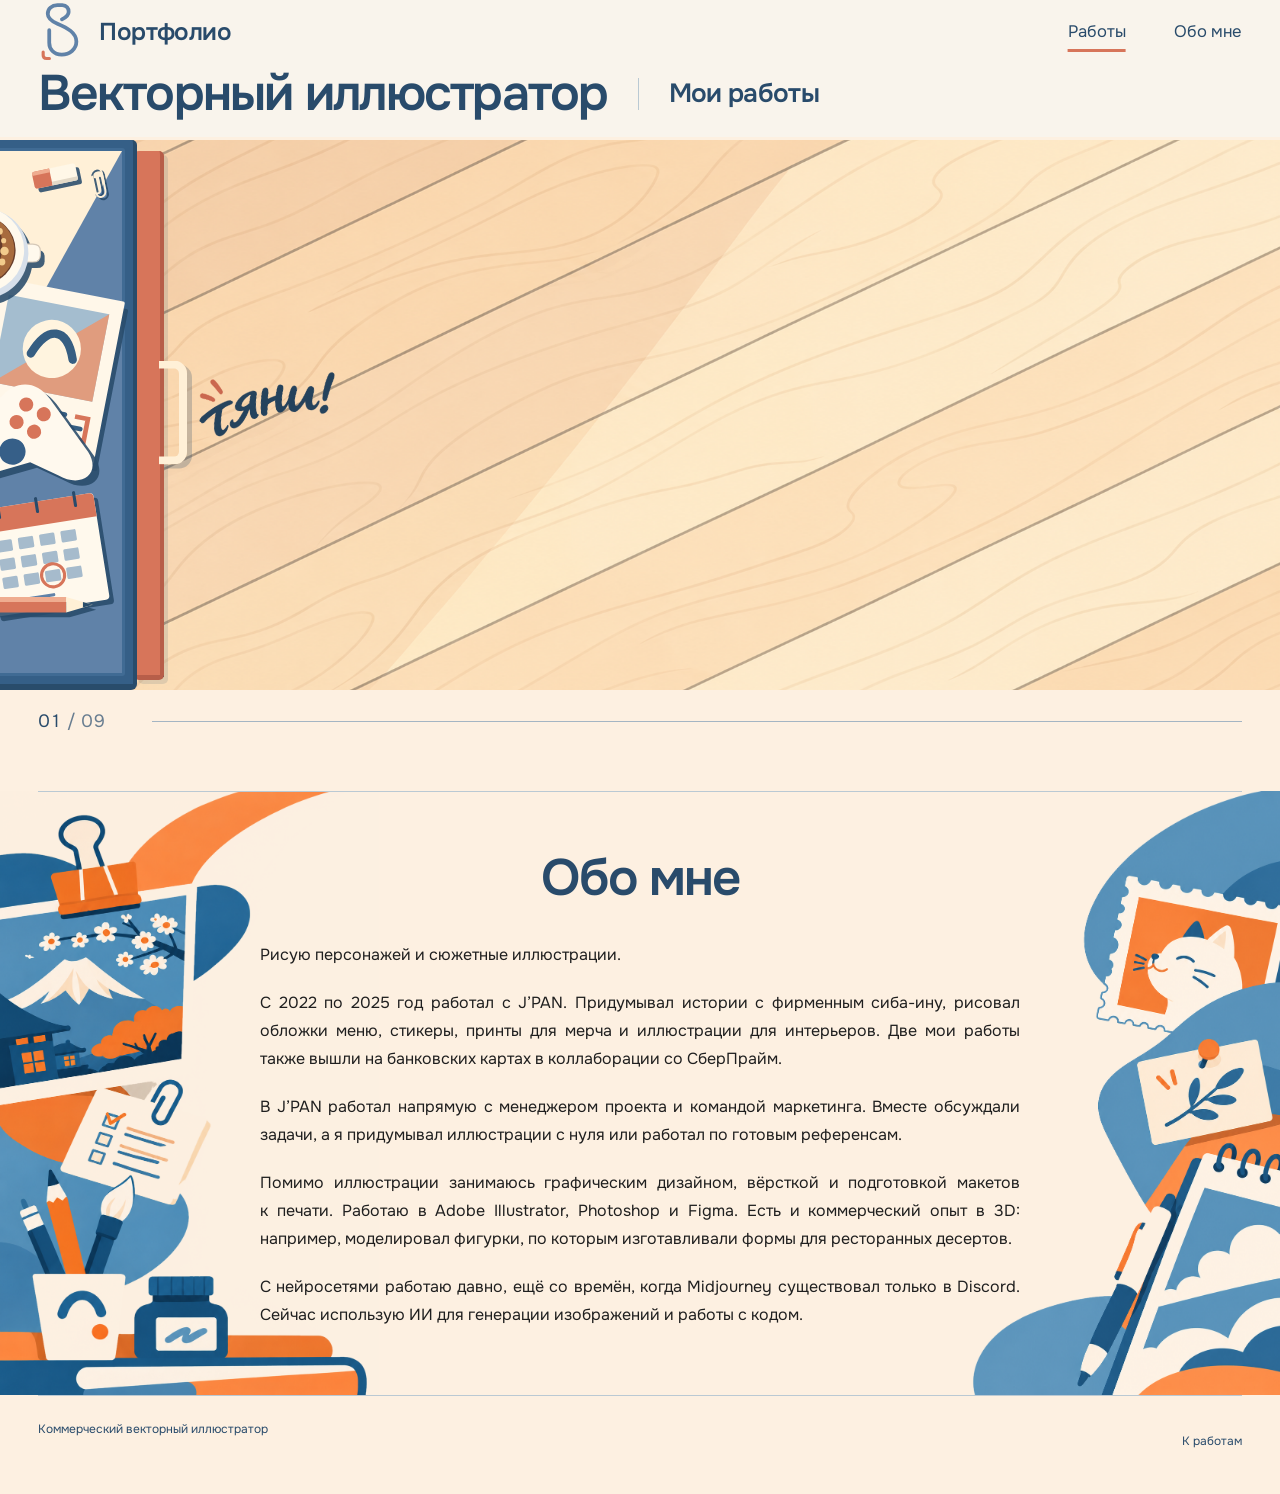
==== commit 393e178d: "Remove personal details from the /main portfolio copy" ====
--- a/main/index.html
+++ b/main/index.html
@@ -4,8 +4,8 @@
   <meta charset="utf-8">
   <meta name="viewport" content="width=device-width,initial-scale=1">
   <meta name="theme-color" content="#fdf0e1">
-  <meta name="description" content="Сергей Белик — коммерческий векторный иллюстратор. Иллюстрации для J’PAN, личные проекты и графический дизайн.">
-  <title>Сергей Белик — иллюстрация и графический дизайн</title>
+  <meta name="description" content="Иллюстрации для J’PAN, личные проекты и графический дизайн.">
+  <title>Иллюстрация и графический дизайн</title>
   <link rel="icon" href="../favicon.svg" type="image/svg+xml">
   <link rel="preconnect" href="https://fonts.googleapis.com">
   <link rel="preconnect" href="https://fonts.gstatic.com" crossorigin>
@@ -17,12 +17,12 @@
 <body>
   <a class="skip-link" href="#work">К работам</a>
   <header class="site-header wrap">
-    <a class="brand" href="#" aria-label="Сергей Белик — на главную">
+    <a class="brand" href="#" aria-label="Портфолио — на главную">
       <svg class="brand-mark" viewBox="392 284 468 674" aria-hidden="true">
         <path d="M647 484 C680 466 721 442 720 403 C722 365 698 332 650 330 L598 330 C537 330 492 367 493 425 C494 473 532 502 598 531 C705 576 804 629 804 725 C804 809 730 867 645 867 C555 867 509 805 509 737 L509 601" fill="none" stroke="#6082A8" stroke-width="41" stroke-linecap="round" stroke-linejoin="round"/>
         <path class="brand-corner" pathLength="1" d="M443 838 L443 874 C443 895 457 909 479 909 L511 909" fill="none" stroke="#D7755A" stroke-width="34" stroke-linecap="round" stroke-linejoin="round"/>
       </svg>
-      <span>Сергей Белик</span>
+      <span>Портфолио</span>
     </a>
     <nav class="desktop-nav" aria-label="Основная навигация">
       <a href="#work" data-copy-ui="navWork">Работы</a>
@@ -125,42 +125,18 @@
     <section class="about wrap" id="about" aria-labelledby="about-title">
       <h2 id="about-title" data-copy="aboutTitle">Обо мне</h2>
       <div class="about-copy">
-        <p class="about-lead">Привет! Я Сергей, мне 32 года. Рисую персонажей и сюжетные иллюстрации.</p>
+        <p class="about-lead">Рисую персонажей и сюжетные иллюстрации.</p>
         <p>С 2022 по 2025 год работал с J’PAN. Придумывал истории с фирменным сиба-ину, рисовал обложки меню, стикеры, принты для мерча и иллюстрации для интерьеров. Две мои работы также вышли на банковских картах в коллаборации со СберПрайм.</p>
         <p>В J’PAN работал напрямую с менеджером проекта и командой маркетинга. Вместе обсуждали задачи, а я придумывал иллюстрации с нуля или работал по готовым референсам.</p>
         <p>Помимо иллюстрации занимаюсь графическим дизайном, вёрсткой и подготовкой макетов к печати. Работаю в Adobe Illustrator, Photoshop и Figma. Есть и коммерческий опыт в 3D: например, моделировал фигурки, по которым изготавливали формы для ресторанных десертов.</p>
         <p>С нейросетями работаю давно, ещё со времён, когда Midjourney существовал только в Discord. Сейчас использую ИИ для генерации изображений и работы с кодом.</p>
       </div>
     </section>
-    <section class="contacts wrap" aria-labelledby="contacts-title">
-      <h2 id="contacts-title">Связаться со мной:</h2>
-      <div class="contact-links">
-        <a href="https://t.me/Enotosobaka" target="_blank" rel="noopener noreferrer">
-          <svg class="contact-icon contact-icon-telegram" viewBox="0 0 48 48" aria-hidden="true" focusable="false">
-            <path fill="#294b6b" d="M6 23L43 9L35 43L24 33L17 39L18 28Z"/>
-            <path fill="#fff9ee" d="M4 19L41 5L33 39L22 29L15 35L16 24Z"/>
-            <path fill="#6082a8" d="M16 24L34 12L22 29L15 35Z"/>
-            <path fill="#d7755a" d="M16 24L15 35L22 29Z"/>
-          </svg>
-          <span>Телеграм: @Enotosobaka</span>
-        </a>
-        <a href="mailto:bekaron3@gmail.com">
-          <svg class="contact-icon contact-icon-mail" viewBox="0 0 48 48" aria-hidden="true" focusable="false">
-            <rect x="6" y="15" width="36" height="26" rx="3" fill="#294b6b"/>
-            <rect x="4" y="11" width="36" height="26" rx="3" fill="#fff9ee"/>
-            <path fill="#6082a8" d="M4 34L18 23H26L40 34V34Q40 37 37 37H7Q4 37 4 34Z"/>
-            <path fill="#d7755a" d="M4 14Q4 11 7 11H37Q40 11 40 14L24 26Q22 28 20 26Z"/>
-            <path fill="#efac8f" d="M7 11H37L22 23Z"/>
-          </svg>
-          <span>Почта: bekaron3@gmail.com</span>
-        </a>
-      </div>
-    </section>
     </div>
   </main>
   <main id="case-view" class="case wrap" hidden tabindex="-1"></main>
   <footer class="site-footer wrap">
-    <div><p data-copy="footerName">Сергей Белик</p><p class="muted" data-copy="footerRole">Коммерческий векторный иллюстратор</p></div>
+    <div><p data-copy="footerRole">Коммерческий векторный иллюстратор</p></div>
     <div class="footer-links"><a href="#work">К работам</a><a href="#">Наверх ↑</a></div>
   </footer>
   <p class="sr-only" id="announcement" aria-live="polite"></p>
@@ -170,6 +146,6 @@
     <div class="lightbox-bottom"><button type="button" data-previous>Назад</button><p id="lightbox-caption"></p><button type="button" data-next>Далее</button></div>
   </dialog>
   <script src="../content.js?v=20261111-ozon-design-1"></script>
-  <script src="../modern-app.js?v=20261118-main-path-1" type="module"></script>
+  <script src="modern-app.js" type="module"></script>
 </body>
 </html>
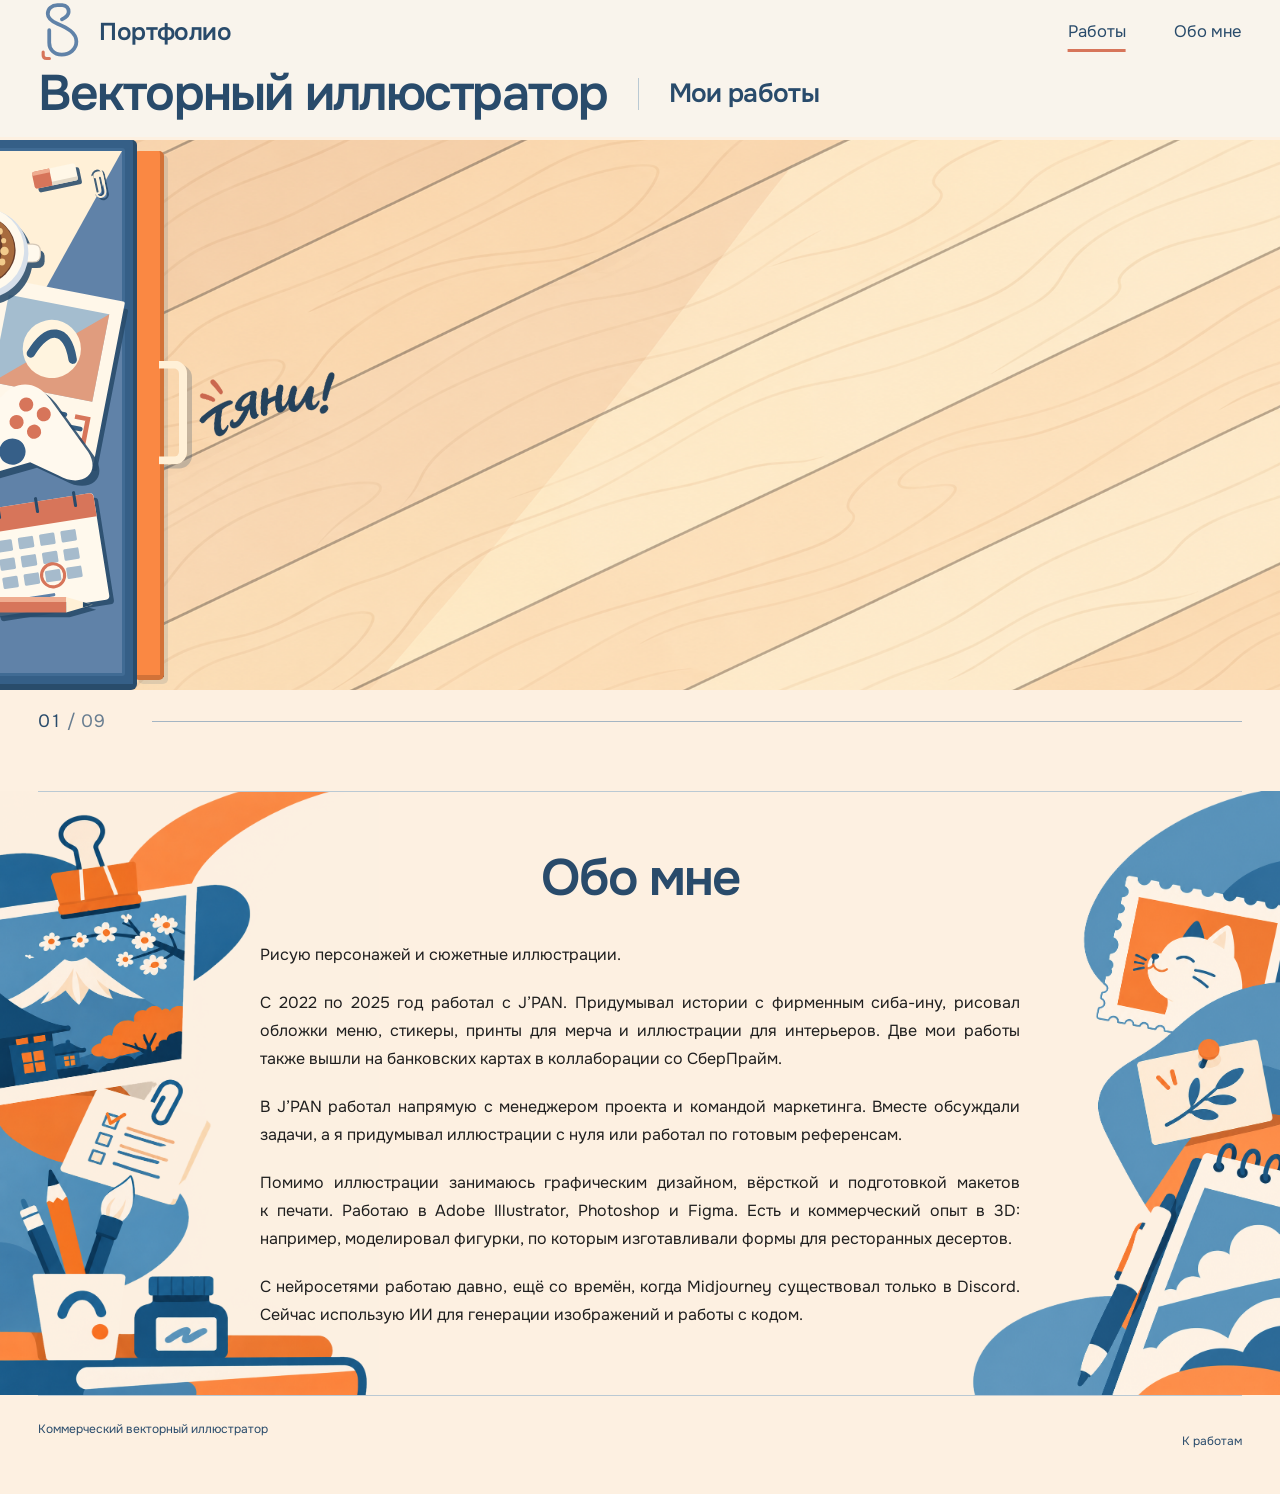
==== commit 14956406: "Match the /main drawer front to the About illustration" ====
--- a/main/index.html
+++ b/main/index.html
@@ -13,6 +13,12 @@
   <link rel="stylesheet" href="../v3/styles.css?v=20261109-onest-1">
   <link rel="stylesheet" href="../v3/folders.css?v=20261108-folders-9">
   <link rel="stylesheet" href="../v3/drawer.css?v=20261110-paper-bg-left-and-about-text-static-1">
+  <style>
+    .drawer-front {
+      background-color: #fa8843;
+      border-color: #d27238;
+    }
+  </style>
 </head>
 <body>
   <a class="skip-link" href="#work">К работам</a>
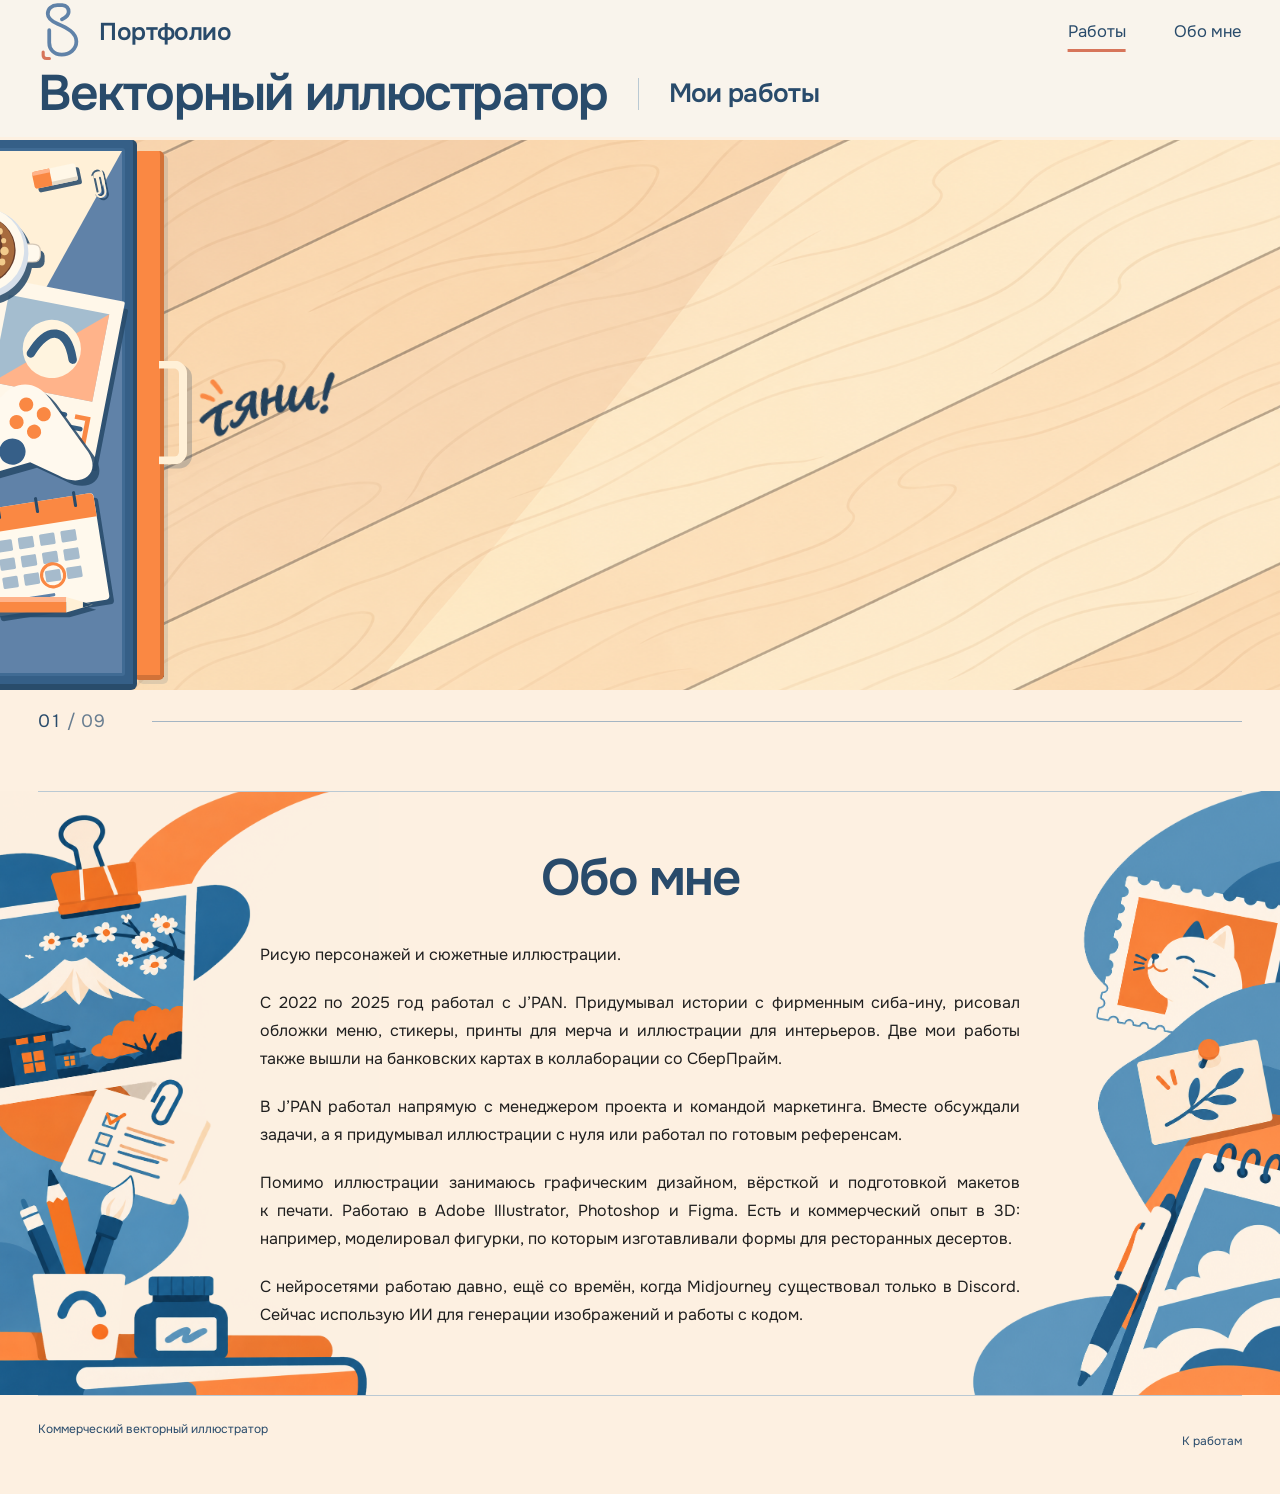
==== commit f1effee0: "Unify the /main drawer accents with the About illustration" ====
--- a/main/index.html
+++ b/main/index.html
@@ -14,9 +14,42 @@
   <link rel="stylesheet" href="../v3/folders.css?v=20261108-folders-9">
   <link rel="stylesheet" href="../v3/drawer.css?v=20261110-paper-bg-left-and-about-text-static-1">
   <style>
+    .drawer-scene {
+      --orange: #fa8843;
+      --drawer-orange-edge: #d27238;
+      --drawer-orange-light: #ffb38a;
+      --folder-band: linear-gradient(var(--orange), var(--orange)) var(--folder-accent-offset) 0 / var(--folder-stripe) 100% no-repeat, var(--folder-card-blue);
+      --folder-caption-band: var(--folder-band);
+    }
+
     .drawer-front {
-      background-color: #fa8843;
-      border-color: #d27238;
+      background-color: var(--orange);
+      border-color: var(--drawer-orange-edge);
+    }
+
+    .drawer-interior .folder-number,
+    .drawer-interior .folder.is-active .folder-hint {
+      border-color: var(--drawer-orange-edge);
+    }
+
+    .drawer-interior .folder.is-active .folder-number {
+      color: #172d40;
+    }
+
+    .drawer-cue img {
+      filter: url(#drawer-orange-accents);
+    }
+
+    .drawer-interior .folder .project-art::after {
+      content: "";
+      display: block;
+      position: absolute;
+      inset: 0;
+      z-index: -1;
+      background: inherit;
+      filter: url(#drawer-orange-accents);
+      transform: none;
+      pointer-events: none;
     }
   </style>
 </head>
@@ -50,6 +83,19 @@
       <p id="folder-instruction" class="sr-only">Выберите проект</p>
       <p id="drawer-instruction" class="sr-only">Потяните ручку вправо или нажмите её, чтобы открыть ящик с проектами.</p>
       <div class="drawer-scene" id="portfolio-drawer" data-state="closed">
+        <svg width="0" height="0" aria-hidden="true" style="position:absolute">
+          <defs>
+            <filter id="drawer-orange-accents" color-interpolation-filters="sRGB">
+              <!-- Select warm accents by red minus blue, with a soft threshold for lighter shades. -->
+              <feColorMatrix in="SourceGraphic" type="matrix" values="0 0 0 0 0  0 0 0 0 0  0 0 0 0 0  5 0 -5 0 -.7" result="warm-chroma"/>
+              <feComposite in="warm-chroma" in2="SourceAlpha" operator="in" result="warm-mask"/>
+              <feFlood flood-color="var(--orange)"/>
+              <feComposite in2="warm-mask" operator="in" result="warm-recolored"/>
+              <feComposite in="SourceGraphic" in2="warm-chroma" operator="out"/>
+              <feComposite in2="warm-recolored" operator="arithmetic" k2="1" k3="1"/>
+            </filter>
+          </defs>
+        </svg>
         <div class="drawer-tray" id="drawer-tray">
           <div class="drawer-interior" id="drawer-interior" inert aria-hidden="true">
             <div class="folder-shelf" id="project-grid" aria-busy="true" role="group" aria-labelledby="work-title"></div>
@@ -66,19 +112,19 @@
               <rect x="7" y="9" width="137" height="176" rx="2" fill="#284c6b" opacity=".88"/>
               <rect x="2" y="2" width="137" height="176" rx="2" fill="#fff7e9"/>
               <path d="M16 18H125V113H16Z" fill="#a4bdcf"/>
-              <path d="M16 113L125 18V113Z" fill="#e09c7e"/>
+              <path d="M16 113L125 18V113Z" fill="var(--drawer-orange-light)"/>
               <circle cx="72" cy="66" r="31" fill="#fff4df"/>
               <path d="M51 75C63 42 84 40 96 73" fill="none" stroke="#365e82" stroke-width="9" stroke-linecap="round"/>
               <path d="M17 132H99M17 144H118M17 156H68" stroke="#365e82" stroke-width="5" stroke-linecap="round"/>
-              <path d="M110 132H124V156H81" fill="none" stroke="#d7755a" stroke-width="5"/>
+              <path d="M110 132H124V156H81" fill="none" stroke="var(--orange)" stroke-width="5"/>
             </svg>
             <svg class="cabinet-prop prop-calendar" viewBox="0 0 158 154" focusable="false" aria-hidden="true">
               <rect x="7" y="13" width="149" height="140" rx="5" fill="#284c6b" opacity=".88"/>
               <rect x="2" y="6" width="149" height="140" rx="5" fill="#fff9ed"/>
-              <path d="M2 12Q2 6 9 6H144Q151 6 151 12V37H2Z" fill="#d7755a"/>
+              <path d="M2 12Q2 6 9 6H144Q151 6 151 12V37H2Z" fill="var(--orange)"/>
               <g fill="none" stroke="#294b6b" stroke-width="4" stroke-linecap="round"><path d="M26 2V19M76 2V19M126 2V19"/></g>
               <g fill="#a6bbcc"><rect x="17" y="49" width="20" height="15" rx="2"/><rect x="45" y="49" width="20" height="15" rx="2"/><rect x="73" y="49" width="20" height="15" rx="2"/><rect x="101" y="49" width="20" height="15" rx="2"/><rect x="17" y="73" width="20" height="15" rx="2"/><rect x="45" y="73" width="20" height="15" rx="2"/><rect x="73" y="73" width="20" height="15" rx="2"/><rect x="101" y="73" width="20" height="15" rx="2"/><rect x="17" y="97" width="20" height="15" rx="2"/><rect x="45" y="97" width="20" height="15" rx="2"/><rect x="73" y="97" width="20" height="15" rx="2"/><rect x="101" y="97" width="20" height="15" rx="2"/></g>
-              <circle cx="83" cy="104" r="15" fill="none" stroke="#d7755a" stroke-width="4"/>
+              <circle cx="83" cy="104" r="15" fill="none" stroke="var(--orange)" stroke-width="4"/>
               <path d="M18 129H80" stroke="#6082a8" stroke-width="4" stroke-linecap="round"/>
             </svg>
             <svg class="cabinet-prop prop-coffee" viewBox="0 0 150 150" focusable="false" style="overflow:visible">
@@ -98,14 +144,14 @@
               <path fill="#284c6b" opacity=".88" transform="translate(5 7)" d="M30 10C45 0 61 14 77 14H113C131 2 151 7 159 29L181 90C188 115 164 123 146 104L123 84H70L45 106C25 122 2 108 8 87L23 29Z"/>
               <path fill="#fff9ee" d="M30 10C45 0 61 14 77 14H113C131 2 151 7 159 29L181 90C188 115 164 123 146 104L123 84H70L45 106C25 122 2 108 8 87L23 29Z"/>
               <path fill="#365f88" d="M43 28H54V40H66V51H54V63H43V51H31V40H43Z"/>
-              <g fill="#d7755a"><circle cx="135" cy="28" r="7"/><circle cx="149" cy="42" r="7"/><circle cx="121" cy="42" r="7"/><circle cx="135" cy="56" r="7"/></g>
+              <g fill="var(--orange)"><circle cx="135" cy="28" r="7"/><circle cx="149" cy="42" r="7"/><circle cx="121" cy="42" r="7"/><circle cx="135" cy="56" r="7"/></g>
               <g fill="#365f88"><circle cx="72" cy="69" r="13"/><circle cx="109" cy="69" r="13"/></g>
               <path stroke="#e5cdb6" stroke-width="4" stroke-linecap="round" d="M83 43H96"/>
             </svg>
             <svg class="cabinet-prop prop-pencil" viewBox="0 0 220 36" focusable="false">
               <path fill="#284c6b" opacity=".88" transform="translate(5 7)" d="M8 3H175L213 14L175 25H8Q0 25 0 17V11Q0 3 8 3Z"/>
-              <path fill="#d7755a" d="M8 3H175V25H8Q0 25 0 17V11Q0 3 8 3Z"/>
-              <path fill="#efac8f" d="M8 3H175V10H0Q0 3 8 3Z"/>
+              <path fill="var(--orange)" d="M8 3H175V25H8Q0 25 0 17V11Q0 3 8 3Z"/>
+              <path fill="var(--drawer-orange-light)" d="M8 3H175V10H0Q0 3 8 3Z"/>
               <path fill="#fff0d6" d="M175 3L213 14L175 25Z"/>
               <path fill="#294d6b" d="M199 10L213 14L199 18Z"/>
               <path fill="#fff7e7" d="M19 3H28V25H19Z"/>
@@ -113,8 +159,8 @@
             <svg class="cabinet-prop prop-eraser" viewBox="0 0 80 40" focusable="false">
               <rect x="7" y="10" width="69" height="27" rx="4" fill="#284c6b" opacity=".88"/>
               <rect x="2" y="3" width="69" height="27" rx="4" fill="#fff7e7"/>
-              <path fill="#d7755a" d="M6 3H30V30H6Q2 30 2 26V7Q2 3 6 3Z"/>
-              <path fill="#efac8f" d="M6 3H30V9H2V7Q2 3 6 3Z"/>
+              <path fill="var(--orange)" d="M6 3H30V30H6Q2 30 2 26V7Q2 3 6 3Z"/>
+              <path fill="var(--drawer-orange-light)" d="M6 3H30V9H2V7Q2 3 6 3Z"/>
               <path fill="#e3d9c7" d="M30 24H71V26Q71 30 67 30H30Z"/>
             </svg>
             <svg class="cabinet-prop prop-paperclip" viewBox="0 0 40 90" focusable="false">
